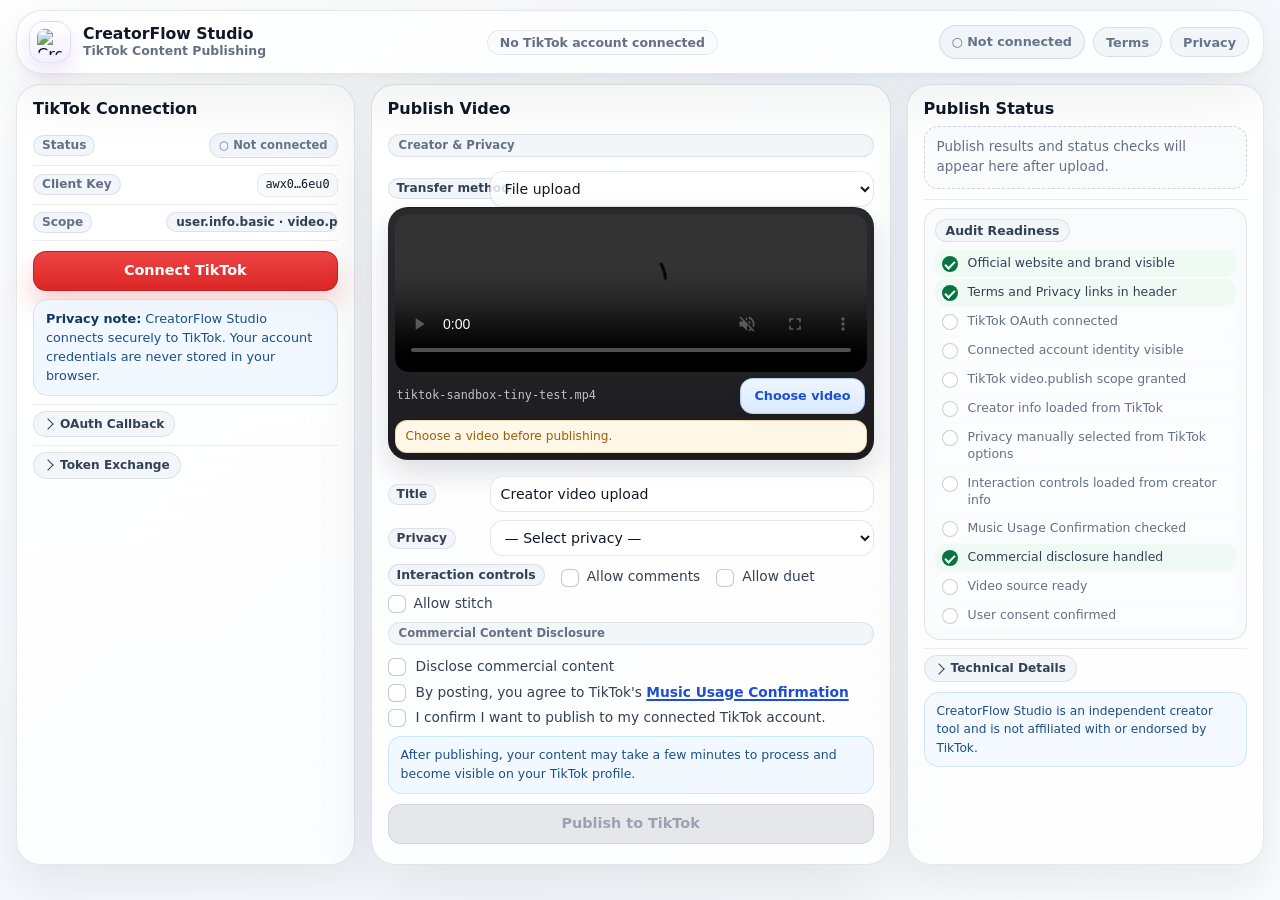
==== index.html @ 41334e6c "deploy: fcb1c9708f0e24e8dc37c7efcef1aaf35c9c9629" ====
<!doctype html>
<html lang="en">
  <head>
    <meta charset="UTF-8" />
    <link rel="icon" type="image/svg+xml" href="/favicon.svg" />
    <meta name="viewport" content="width=device-width, initial-scale=1.0" />
    <title>CreatorFlow Studio</title>
    <script type="module" crossorigin src="/assets/index-BqYmVeew.js"></script>
    <link rel="stylesheet" crossorigin href="/assets/index-CJmQqikA.css">
  </head>
  <body>
    <div id="root"></div>
  </body>
</html>
---- assets/index-CJmQqikA.css ----
:root{--font-sans:system-ui, -apple-system, BlinkMacSystemFont, "SF Pro Display", "SF Pro Text", "Segoe UI", sans-serif;--font-mono:"SFMono-Regular", "SF Mono", ui-monospace, SFMono-Regular, Menlo, Monaco, Consolas, monospace;--ink:#101828;--ink-soft:#344054;--muted:#667085;--muted-2:#98a2b3;--surface:#ffffffd6;--surface-strong:#fff;--surface-subtle:#f8fafcc7;--border:#1018281a;--border-strong:#10182829;--primary:#111827;--primary-hover:#020617;--accent:#0a84ff;--success:#087443;--success-bg:#eafaf1;--warning:#a15c07;--warning-bg:#fff7e8;--danger:#b42318;--danger-bg:#fff1f0;--shadow-soft:0 20px 60px #0f172a14, 0 2px 10px #0f172a0a;--shadow-card:0 18px 45px #0f172a14, 0 1px 0 #ffffffdb inset;--radius-xl:26px;--radius-lg:20px;--radius-md:14px;font-family:var(--font-sans);color:var(--ink);--lightningcss-light:initial;--lightningcss-dark: ;color-scheme:light;font-synthesis:none;text-rendering:optimizelegibility;-webkit-font-smoothing:antialiased;-moz-osx-font-smoothing:grayscale;background:#f7f8fb}*{box-sizing:border-box}html{background:linear-gradient(#fbfcff 0%,#f1f4f8 46%,#f8fafc 100%);min-width:320px;min-height:100%}body{min-width:320px;min-height:100vh;color:var(--ink);background:linear-gradient(135deg,#fffffff5 0%,#f4f8fcf0 42%,#fafbfdfa 100%);margin:0}body,button,input,select,textarea{font-family:var(--font-sans)}button,input,select,textarea{font:inherit}button{-webkit-tap-highlight-color:transparent}a{color:#175cd3;text-underline-offset:3px;font-weight:650;text-decoration:none}a:hover{color:#0b4fb3;text-decoration:underline}a:focus-visible,button:focus-visible,input:focus-visible,select:focus-visible,summary:focus-visible{outline-offset:3px;outline:3px solid #0a84ff47}#root{min-height:100svh}::selection{background:#0a84ff2e}.page{width:calc(100vw - 32px);max-width:1560px;margin:0 auto;padding:10px 0 14px}.app-header{border:1px solid var(--border);border-radius:var(--radius-xl);box-shadow:var(--shadow-soft);-webkit-backdrop-filter:blur(18px);backdrop-filter:blur(18px);background:#ffffffc7;justify-content:space-between;align-items:center;gap:16px;margin-bottom:10px;padding:10px 14px 10px 12px;display:flex}.app-header-brand{align-items:center;gap:12px;min-width:0;display:flex}.app-header-text{flex-direction:column;gap:2px;min-width:0;display:flex}.app-icon{background:linear-gradient(#fff 0%,#f3f0ff 100%);border:1px solid #863bff29;border-radius:15px;flex:none;width:42px;height:42px;padding:7px;box-shadow:0 10px 26px #5b21b61f}.brand-name{color:var(--ink);white-space:nowrap;font-size:.98rem;font-weight:760;line-height:1.1}.brand-sub{color:var(--muted);white-space:nowrap;font-size:.78rem;font-weight:560;line-height:1.2}.app-header-meta{flex-wrap:wrap;justify-content:flex-end;align-items:center;gap:8px;display:flex}.app-header-meta a{color:#64748b;background:#f1f5f9e0;border:1px solid #64748b2e;border-radius:999px;align-items:center;min-height:30px;padding:0 12px;font-size:.8rem;font-weight:650;text-decoration:none;transition:background .15s,border-color .15s,color .15s,transform .15s;display:inline-flex}.app-header-meta a:hover{color:var(--ink);background:#e2e8f0f2;border-color:#64748b4d;text-decoration:none;transform:translateY(-1px)}.app-header-account{flex:1;justify-content:center;align-items:center;min-width:0;padding:0 12px;display:flex}.ui-account-chip{background:#f1f5f9e0;border:1px solid #64748b2e;border-radius:999px;align-items:center;gap:8px;max-width:100%;padding:4px 14px 4px 5px;transition:background .15s,border-color .15s,box-shadow .15s,transform .15s;display:inline-flex;overflow:hidden;box-shadow:0 2px 8px #0f172a0f,inset 0 1px #ffffffe6}.ui-account-chip:hover{background:#e2e8f0f2;border-color:#64748b47;transform:translateY(-1px);box-shadow:0 4px 12px #0f172a17,inset 0 1px #ffffffe6}.ui-account-avatar{object-fit:cover;border-radius:50%;flex:none;width:32px;height:32px;box-shadow:0 0 0 2px #fff}.ui-account-placeholder{width:32px;height:32px;color:var(--ink-soft);background:linear-gradient(#64748b2e 0%,#64748b1a 100%);border-radius:50%;flex:none;justify-content:center;align-items:center;font-size:.76rem;font-weight:760;display:inline-flex;box-shadow:0 0 0 2px #fff}.ui-account-name{min-width:0;color:var(--ink);white-space:nowrap;text-overflow:ellipsis;letter-spacing:.01em;font-size:1rem;font-weight:780;overflow:hidden}.ui-chip{color:var(--muted);white-space:nowrap;background:#f1f5f9eb;border:1px solid #64748b29;border-radius:999px;align-items:center;padding:3px 10px;font-size:.76rem;font-weight:680;line-height:1.25;display:inline-flex}.ui-chip-label{cursor:default}.ui-chip-nav{cursor:pointer;text-decoration:none;transition:background .15s,border-color .15s,color .15s,transform .15s}.ui-chip-nav:hover{color:var(--ink);background:#e2e8f0f2;border-color:#64748b47;transform:translateY(-1px)}.ui-chip-section{margin:10px 0 8px;font-weight:740}.ui-chip-idle{color:var(--muted);white-space:nowrap;background:#f8fafcd1;border:1px solid #64748b24;border-radius:999px;align-items:center;padding:4px 12px;font-size:.78rem;font-weight:600;display:inline-flex}.conn-status{white-space:nowrap;border-radius:999px;align-items:center;max-width:100%;min-height:34px;padding:0 12px;font-size:.8rem;font-weight:720;line-height:1.2;display:inline-flex}.conn-ok{background:var(--success-bg);color:var(--success);border:1px solid #08744333}.conn-idle{color:#64748b;background:#f1f5f9f2;border:1px solid #64748b33}.dashboard{grid-template-columns:minmax(300px,.9fr) minmax(520px,1.35fr) minmax(330px,.95fr);align-items:stretch;gap:16px;display:grid}.tt-connection-panel,.tt-publish-panel,.tt-status-panel{flex-direction:column;display:flex}.card{border:1px solid var(--border);min-width:0;box-shadow:var(--shadow-card);background:linear-gradient(#ffffffeb 0%,#ffffffc7 100%);border-radius:24px;padding:14px 16px}.tt-publish-panel{border-color:#1018281f;padding:14px 16px 20px;box-shadow:0 24px 70px #0f172a1a,inset 0 1px #ffffffdb}.tt-section{text-align:left}h1,h2,h3,h4,p{margin:0}h1{color:var(--ink);margin-bottom:8px;font-size:clamp(2rem,5vw,3.2rem);font-weight:780;line-height:1.02}h2{color:var(--ink);letter-spacing:0;margin-bottom:8px;font-size:1rem;font-weight:760;line-height:1.2}h3{color:var(--ink);font-size:.9rem;font-weight:720;line-height:1.25}p{color:var(--ink-soft);font-size:.9rem;line-height:1.55}.muted{color:var(--muted);font-size:.9rem}.page-header-row{align-items:center;gap:12px;margin-bottom:14px;display:flex}.brand-divider{background:var(--border);border:0;height:1px;margin:0 0 12px}.page>.card{margin-inline:auto}.page>.card h2{margin-top:24px;margin-bottom:8px}.page>.card p+a,.page>.card a{margin-top:22px;display:inline-flex}.tt-status-row,.tt-meta-row{border-bottom:1px solid #10182812;grid-template-columns:minmax(96px,.72fr) minmax(0,1fr);align-items:center;gap:10px;min-width:0;padding:7px 0;font-size:.84rem;display:grid}.tt-status-row:last-child,.tt-meta-row:last-child{border-bottom:0}.tt-label{min-width:0;color:var(--muted);white-space:nowrap;background:#f1f5f9eb;border:1px solid #64748b29;border-radius:999px;place-self:center start;align-items:center;padding:2px 8px;font-size:.76rem;font-weight:690;line-height:1.25;display:inline-flex}.tt-value,.tt-code{min-width:0;color:var(--ink-soft);text-align:right;overflow-wrap:anywhere;justify-self:end;font-size:.8rem;line-height:1.35}.tt-code{max-width:100%;color:var(--ink);font-family:var(--font-mono);background:#f8fafce6;border:1px solid #10182814;border-radius:9px;padding:3px 7px;font-size:.74rem}.tt-scope-value{max-width:100%;color:var(--ink-soft);white-space:nowrap;text-overflow:ellipsis;background:#f1f5f9eb;border:1px solid #64748b29;border-radius:999px;justify-self:end;align-items:center;padding:2px 9px;font-size:.75rem;font-weight:620;display:inline-flex;overflow:hidden}.tt-account-value{background:#f1f5f9eb;border:1px solid #64748b2e;border-radius:999px;justify-self:end;align-items:center;gap:6px;max-width:100%;padding:3px 9px 3px 4px;display:inline-flex;overflow:hidden;box-shadow:0 1px 4px #0f172a0f,inset 0 1px #ffffffe6}.tt-account-value-avatar{object-fit:cover;border-radius:50%;flex:none;width:20px;height:20px;box-shadow:0 0 0 1.5px #fff}.tt-account-value-placeholder{width:20px;height:20px;color:var(--ink-soft);background:linear-gradient(#64748b2e 0%,#64748b1a 100%);border-radius:50%;flex:none;justify-content:center;align-items:center;font-size:.6rem;font-weight:760;display:inline-flex;box-shadow:0 0 0 1.5px #fff}.tt-account-value-name{min-width:0;color:var(--ink);white-space:nowrap;text-overflow:ellipsis;letter-spacing:.01em;font-size:.8rem;font-weight:760;overflow:hidden}.tt-badge{text-align:center;overflow-wrap:anywhere;border-radius:999px;justify-content:center;justify-self:end;align-items:center;min-width:0;max-width:100%;padding:4px 9px;font-size:.72rem;font-weight:740;line-height:1.25;display:inline-flex}.tt-ok{background:var(--success-bg);color:var(--success);border:1px solid #08744333}.tt-fail{background:var(--danger-bg);color:var(--danger);border:1px solid #b4231833}.tt-warn{background:var(--warning-bg);color:var(--warning);border:1px solid #a15c0738}.tt-btn,.tt-btn-secondary,.tt-btn-choose{cursor:pointer;border-radius:13px;justify-content:center;align-items:center;max-width:100%;font-weight:720;line-height:1.2;transition:transform .15s,box-shadow .15s,background .15s,border-color .15s,color .15s;display:inline-flex}.tt-btn{background:linear-gradient(180deg, #1f2937 0%, var(--primary) 100%);color:#fff;border:1px solid #020617e0;min-height:40px;margin-top:10px;padding:0 18px;font-size:.9rem;box-shadow:0 14px 26px #0f172a29}.tt-connection-panel .tt-btn,.tt-publish-panel .tt-btn{width:100%}.tt-connection-panel .tt-btn{background:linear-gradient(#ef4444 0%,#dc2626 100%);border-color:#b91c1cd1;box-shadow:0 14px 26px #dc262638}.tt-connection-panel .tt-btn:hover:not(:disabled){background:linear-gradient(#dc2626 0%,#b91c1c 100%);box-shadow:0 18px 30px #dc262647}.tt-connection-panel .tt-btn.tt-btn--connected{color:#087443;background:linear-gradient(#eafaf1 0%,#d1fae5 100%);border-color:#08744347;box-shadow:0 6px 16px #0874431a}.tt-connection-panel .tt-btn.tt-btn--connected:hover:not(:disabled){background:linear-gradient(#d1fae5 0%,#a7f3d0 100%);transform:translateY(-1px);box-shadow:0 10px 20px #08744324}.tt-publish-panel .tt-btn{background:linear-gradient(#ef4444 0%,#dc2626 100%);border-color:#b91c1cd1;box-shadow:0 14px 26px #dc262638}.tt-publish-panel .tt-btn:hover:not(:disabled){background:linear-gradient(#dc2626 0%,#b91c1c 100%);box-shadow:0 18px 30px #dc262647}.tt-btn:hover:not(:disabled){background:linear-gradient(180deg, #111827 0%, var(--primary-hover) 100%);transform:translateY(-1px);box-shadow:0 18px 30px #0f172a33}.tt-btn:active:not(:disabled),.tt-btn-secondary:active:not(:disabled),.tt-btn-choose:active:not(:disabled){transform:translateY(0)}.tt-btn:disabled{color:#98a2b3;box-shadow:none;cursor:not-allowed;background:#e5e7eb;border-color:#10182814}.tt-btn-secondary,.tt-btn-choose{border:1px solid var(--border);min-height:36px;color:var(--ink-soft);background:#fffc;padding:0 13px;font-size:.8rem;box-shadow:0 6px 16px #0f172a0a}.tt-btn-secondary{margin-top:10px}.tt-btn-choose{color:#1d4ed8;background:linear-gradient(#eff6ff 0%,#dbeafe 100%);border-color:#3b82f64d}.tt-btn-secondary:hover:not(:disabled){color:var(--ink);background:#fff;border-color:#1018282e;transform:translateY(-1px)}.tt-btn-choose:hover:not(:disabled){color:#1e40af;background:linear-gradient(#dbeafe 0%,#bfdbfe 100%);border-color:#3b82f680;transform:translateY(-1px)}.tt-btn-secondary:disabled,.tt-btn-choose:disabled{color:var(--muted-2);box-shadow:none;cursor:not-allowed;background:#f8fafca3}.tt-warning,.tt-helper-warn,.tt-declaration,.tt-declaration-label,.tt-status-idle,.tt-disclaimer{overflow-wrap:anywhere;max-width:100%}.tt-warning{color:#1d4f86;background:#eff7ffdb;border:1px solid #0a84ff29;border-radius:15px;margin-top:8px;padding:9px 12px;font-size:.8rem;line-height:1.5}.tt-warning strong{color:#12365d}.tt-helper-warn{background:var(--warning-bg);color:var(--warning);border:1px solid #a15c0733;border-radius:12px;margin-top:6px;padding:7px 10px;font-size:.76rem;line-height:1.45}.tt-divider{background:#10182814;border:0;height:1px;margin:10px 0 8px}.tt-details{border-top:1px solid #10182812;margin-top:8px;padding-top:6px}.tt-details-summary{width:fit-content;max-width:100%;color:var(--ink-soft);cursor:pointer;-webkit-user-select:none;user-select:none;background:#f1f5f9e0;border:1px solid #64748b29;border-radius:999px;align-items:center;gap:8px;padding:5px 10px;font-size:.76rem;font-weight:740;line-height:1.2;list-style:none;transition:background .15s,border-color .15s,color .15s,transform .15s;display:flex}.tt-details-summary:hover{color:var(--ink);background:#e2e8f0f2;border-color:#64748b47;transform:translateY(-1px)}.tt-details-summary::-webkit-details-marker{display:none}.tt-details-summary:before{content:"";border-bottom:1.5px solid;border-right:1.5px solid;width:7px;height:7px;transition:transform .15s;transform:rotate(-45deg)}details[open]>.tt-details-summary:before{transform:rotate(45deg)}.tt-details>:not(summary){margin-top:8px}.tt-exchange{margin-top:4px}.tt-exchange-loading{color:var(--muted);margin-top:8px;font-size:.82rem;line-height:1.45}.tt-field-row{grid-template-columns:92px minmax(0,1fr);align-items:center;gap:10px;margin-top:8px;display:grid}.tt-field-row .tt-label{color:var(--ink-soft);cursor:pointer}.tt-field-row>.tt-helper-warn{grid-column:2;margin-top:0}.tt-input,.tt-select{border:1px solid var(--border);width:100%;min-width:0;min-height:36px;color:var(--ink);background:#ffffffd1;border-radius:13px;padding:7px 10px;font-size:.88rem;transition:border-color .15s,box-shadow .15s,background .15s;box-shadow:inset 0 1px #ffffffe6}.tt-input:hover,.tt-select:hover{background:#fff;border-color:#10182833}.tt-input:focus,.tt-select:focus{border-color:#0a84ff94;outline:none;box-shadow:0 0 0 4px #0a84ff1f}.tt-select{appearance:auto}.tt-section-heading{color:var(--muted);letter-spacing:0;background:#f1f5f9e6;border:1px solid #64748b24;border-radius:999px;align-items:center;margin:8px 0 6px;padding:3px 10px;font-size:.73rem;font-weight:760;line-height:1.25;display:inline-flex}.tt-video-preview{background:linear-gradient(#2a2a2e 0%,#1c1c1e 100%);border:1px solid #1018281f;border-radius:20px;margin-bottom:8px;padding:6px;box-shadow:0 12px 28px #0f172a24}.tt-preview-video{aspect-ratio:16/9;object-fit:contain;background:#111827;border-radius:14px;width:100%;max-height:158px;display:block}.tt-video-choose-row{justify-content:space-between;align-items:center;gap:10px;min-width:0;padding:6px 2px 0;display:flex}.tt-preview-label{color:#ffffffb8;min-width:0;font-family:var(--font-mono);text-overflow:ellipsis;white-space:nowrap;font-size:.74rem;line-height:1.25;overflow:hidden}.tt-file-input-hidden{display:none}.tt-creator-row{border:1px solid var(--border);background:#f8fafcd6;border-radius:14px;align-items:center;gap:10px;min-width:0;margin:4px 0 6px;padding:8px;display:flex}.tt-avatar{object-fit:cover;border-radius:50%;flex:none;width:38px;height:38px;box-shadow:0 0 0 3px #fff}.tt-creator-info{flex-direction:column;gap:2px;min-width:0;display:flex}.tt-creator-name{color:var(--ink);font-size:.9rem;font-weight:720;line-height:1.25}.tt-creator-detail{color:var(--muted);font-size:.76rem;line-height:1.3}.tt-interaction-section{flex-wrap:wrap;align-items:center;gap:4px 16px;margin-top:8px;display:flex}.tt-interaction-section>.tt-label{width:fit-content;color:var(--ink-soft);flex:none;margin-bottom:4px;font-size:.78rem;display:inline-flex}.tt-interaction-section .tt-consent{align-items:center;gap:8px;width:auto;margin-top:0;display:inline-flex}.tt-interaction-section .tt-helper-warn{flex:0 0 100%;margin-top:2px}.tt-consent{color:var(--ink-soft);cursor:pointer;grid-template-columns:18px minmax(0,1fr);align-items:start;gap:10px;margin-top:6px;font-size:.86rem;line-height:1.45;display:grid}.tt-consent input[type=checkbox]{appearance:none;cursor:pointer;background:#ffffffe6;border:1.5px solid #1018283d;border-radius:6px;place-content:center;width:18px;height:18px;margin:1px 0 0;transition:background .15s,border-color .15s,box-shadow .15s;display:grid}.tt-consent input[type=checkbox]:after{content:"";opacity:0;border:2px solid #fff;border-width:0 2px 2px 0;width:5px;height:9px;margin-bottom:2px;transition:opacity .12s,transform .12s;transform:rotate(45deg)scale(.82)}.tt-consent input[type=checkbox]:checked{border-color:var(--primary);background:var(--primary);box-shadow:0 6px 14px #0f172a29}.tt-consent input[type=checkbox]:checked:after{opacity:1;transform:rotate(45deg)scale(1)}.tt-consent input[type=checkbox]:disabled{box-shadow:none;cursor:not-allowed;background:#e5e7ebb8;border-color:#1018281f}.tt-consent--disabled{color:var(--muted-2);cursor:not-allowed}.tt-disclosure-options{background:#f8fafcbd;border:1px solid #1018281a;border-left:3px solid #0a84ff80;border-radius:16px;margin-top:8px;padding:10px}.tt-disclosure-options--invalid{background:#fff7e8b8;border-color:#a15c0742 #a15c0742 #a15c0742 #f59e0b;box-shadow:0 0 0 4px #f59e0b14}.tt-declaration{color:var(--muted);background:#f8fafcc7;border:1px solid #10182814;border-radius:14px;margin-top:8px;padding:9px 12px;font-size:.78rem;line-height:1.5}.tt-policy-link{color:#1d4ed8;text-underline-offset:2px;font-weight:760;text-decoration:underline;text-decoration-thickness:1.5px}.tt-policy-link:hover{color:#1e40af}.tt-policy-link:focus-visible{outline-offset:2px;border-radius:4px;outline:2px solid #0a84ff8c}.tt-processing-notice{color:#1d4f86;background:#eff7ffdb;border-color:#0a84ff29}.tt-declaration-label{background:var(--success-bg);color:var(--success);border:1px solid #0874432e;border-radius:12px;margin-top:8px;padding:7px 10px;font-size:.78rem;font-weight:700;line-height:1.45}.tt-status-idle{color:var(--muted);background:#f8fafcb8;border:1px dashed #1018282e;border-radius:14px;padding:10px 12px;font-size:.84rem;line-height:1.5}.tt-refresh-result{border-top:1px solid #10182812;margin-top:10px;padding-top:6px}.tt-sheet-sync{color:var(--muted);font-family:var(--font-mono);margin-top:10px;font-size:.74rem;line-height:1.45}.tt-sheet-sync--ok{color:var(--success)}.tt-sheet-sync--fail{color:var(--danger)}.tt-audit{border:1px solid var(--border);background:#f8fafcb8;border-radius:16px;padding:10px}.tt-audit-title{color:var(--ink-soft);background:#f1f5f9e0;border:1px solid #64748b24;border-radius:999px;align-items:center;margin-bottom:8px;padding:3px 10px;font-size:.78rem;font-weight:720;line-height:1.25;display:inline-flex}.tt-audit-item{min-width:0;color:var(--ink-soft);border-radius:10px;grid-template-columns:18px minmax(0,1fr);align-items:start;gap:8px;padding:5px 7px;font-size:.78rem;line-height:1.35;display:grid}.tt-audit-item+.tt-audit-item{margin-top:2px}.tt-audit-item--ok{background:#eafaf19e}.tt-audit-item--pending{color:var(--muted);background:#ffffff8a}.tt-audit-dot{border-radius:999px;flex:none;width:16px;height:16px;margin-top:1px;position:relative}.tt-audit-dot--ok{background:var(--success)}.tt-audit-dot--ok:after{content:"";border:2px solid #fff;border-width:0 2px 2px 0;width:4px;height:8px;position:absolute;top:3px;left:5px;transform:rotate(45deg)}.tt-audit-dot--pending{background:#fff;border:1.5px solid #66708557}.tt-tech-details{padding-bottom:2px}.tt-disclaimer{color:#1d4f86;background:#eff7ffc2;border:1px solid #0a84ff29;border-radius:15px;margin-top:10px;padding:9px 12px;font-size:.76rem;line-height:1.5}@media (width<=1020px){.dashboard{grid-template-columns:minmax(0,.95fr) minmax(0,1.05fr)}.tt-status-panel{grid-column:1/-1}}@media (width<=720px){.page{width:min(100% - 24px,640px);padding:14px 0 30px}.app-header{border-radius:22px;align-items:flex-start;padding:12px}.app-header-account{display:none}.app-header-meta{justify-content:flex-start;width:100%}.dashboard{grid-template-columns:1fr;gap:14px}.tt-status-panel{grid-column:auto}.card,.tt-publish-panel{border-radius:22px;padding:16px}.tt-field-row{grid-template-columns:1fr;gap:7px}.tt-field-row>.tt-helper-warn{grid-column:1}.tt-video-choose-row{flex-direction:column;align-items:stretch}.tt-btn-choose{width:100%}}@media (width<=480px){.app-header-brand{width:100%}.brand-name,.brand-sub{white-space:normal}.tt-status-row,.tt-meta-row{grid-template-columns:1fr;gap:5px}.tt-badge,.tt-value,.tt-code{text-align:left;justify-self:start}}.legal-wrap{flex-direction:column;width:min(1300px,100vw - 48px);min-height:calc(100vh - 24px);margin:0 auto;padding:12px 0 24px;display:flex}.legal-hero{border:1px solid var(--border);-webkit-backdrop-filter:blur(18px);backdrop-filter:blur(18px);background:#ffffffeb;border-radius:28px;grid-template-columns:1fr auto 1fr;align-items:center;gap:16px;margin-bottom:12px;padding:10px 24px;display:grid;box-shadow:0 24px 70px #0f172a14,inset 0 1px #ffffffdb}.legal-hero-brand{align-items:center;gap:10px;display:flex}.legal-hero-title{color:var(--ink);text-align:center;white-space:nowrap;margin:0;font-size:1.15rem;font-weight:760;line-height:1.2}.legal-hero-date{color:var(--muted);text-align:right;white-space:nowrap;margin:0;font-size:.84rem}.legal-grid{flex:1;grid-template-columns:1fr 1fr 1fr;align-content:stretch;gap:10px;margin-bottom:14px;display:grid}.legal-sec{border:1px solid var(--border);box-shadow:var(--shadow-card);background:#ffffffdb;border-radius:22px;padding:13px 16px}.legal-sec h2{color:var(--ink);margin:0 0 8px;font-size:1rem;font-weight:760}.legal-sec p{color:var(--ink-soft);margin:0 0 8px;font-size:.9rem;line-height:1.58}.legal-sec p:last-child{margin-bottom:0}.legal-sec ul{margin:5px 0 8px;padding-left:16px;list-style:outside}.legal-sec ul:last-child{margin-bottom:0}.legal-sec li{color:var(--ink-soft);margin-bottom:4px;font-size:.9rem;line-height:1.55}.legal-footer{margin-top:10px}.legal-footer a{color:#64748b;background:#f1f5f9e0;border:1px solid #64748b2e;border-radius:999px;align-items:center;padding:8px 16px;font-size:.86rem;font-weight:650;text-decoration:none;transition:background .15s,color .15s,border-color .15s;display:inline-flex}.legal-footer a:hover{color:var(--ink);background:#e2e8f0f2;border-color:#64748b4d;text-decoration:none}@media (width>=901px){.legal-sec{min-height:205px}}@media (width<=900px){.legal-wrap{padding:12px 0 24px}.legal-hero{grid-template-columns:1fr;gap:4px;padding:14px 22px}.legal-hero-title,.legal-hero-date{text-align:left}.legal-grid{grid-template-columns:1fr;gap:10px}}@media (width<=560px){.legal-wrap{padding:10px 0 24px}.legal-hero{border-radius:22px;padding:14px 18px}.legal-sec{border-radius:18px;padding:13px 14px}}
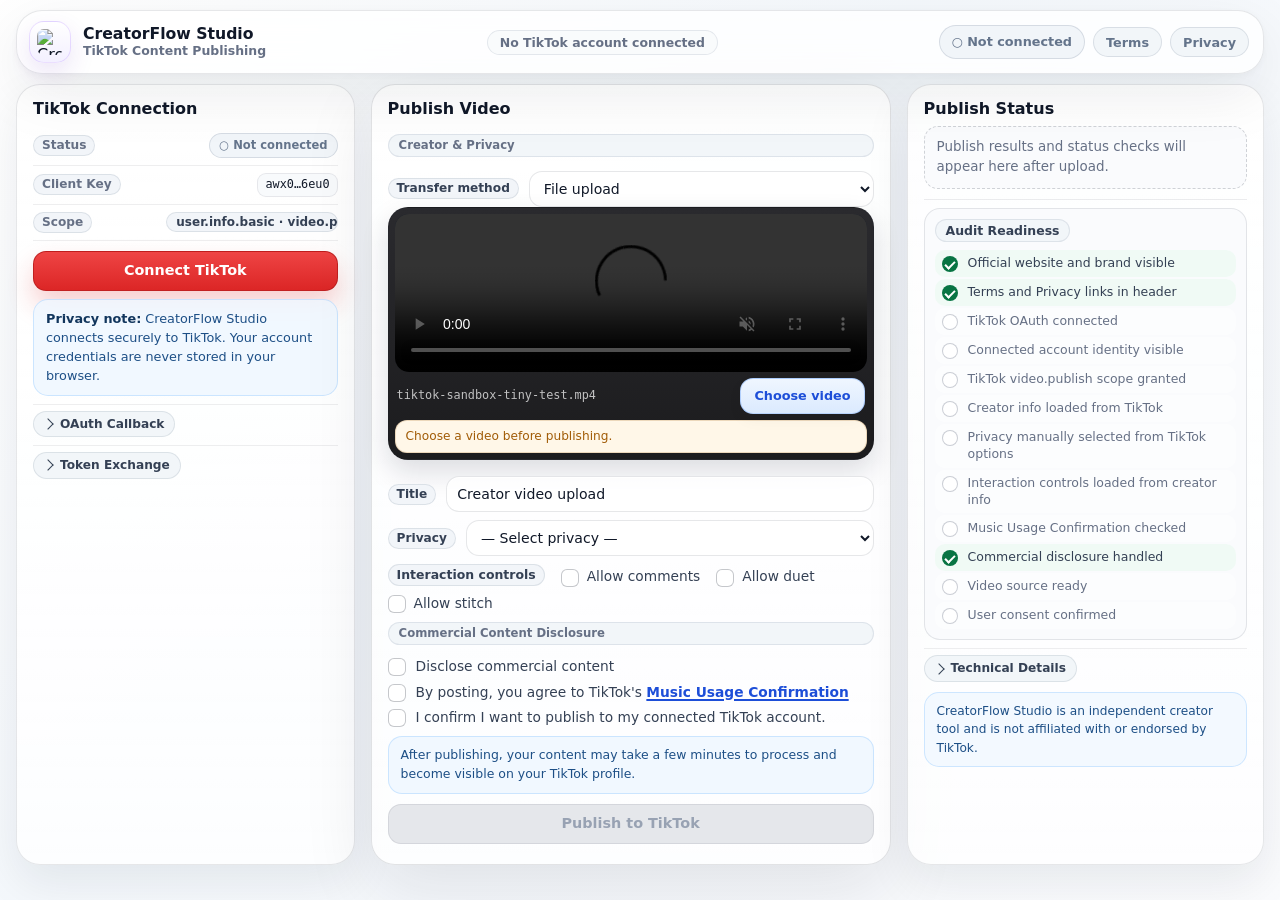
==== commit e2bb7c3d: "deploy: 40f03497fe3a2f29e7ef19c228b4af2147dbb2cd" ====
--- a/index.html
+++ b/index.html
@@ -5,8 +5,8 @@
     <link rel="icon" type="image/svg+xml" href="/favicon.svg" />
     <meta name="viewport" content="width=device-width, initial-scale=1.0" />
     <title>CreatorFlow Studio</title>
-    <script type="module" crossorigin src="/assets/index-BqYmVeew.js"></script>
-    <link rel="stylesheet" crossorigin href="/assets/index-CJmQqikA.css">
+    <script type="module" crossorigin src="/assets/index-DIRNUI5P.js"></script>
+    <link rel="stylesheet" crossorigin href="/assets/index-CQyfuWdc.css">
   </head>
   <body>
     <div id="root"></div>
--- a/assets/index-CQyfuWdc.css
+++ b/assets/index-CQyfuWdc.css
@@ -0,0 +1 @@
+:root{--font-sans:system-ui, -apple-system, BlinkMacSystemFont, "SF Pro Display", "SF Pro Text", "Segoe UI", sans-serif;--font-mono:"SFMono-Regular", "SF Mono", ui-monospace, SFMono-Regular, Menlo, Monaco, Consolas, monospace;--ink:#101828;--ink-soft:#344054;--muted:#667085;--muted-2:#98a2b3;--surface:#ffffffd6;--surface-strong:#fff;--surface-subtle:#f8fafcc7;--border:#1018281a;--border-strong:#10182829;--primary:#111827;--primary-hover:#020617;--accent:#0a84ff;--success:#087443;--success-bg:#eafaf1;--warning:#a15c07;--warning-bg:#fff7e8;--danger:#b42318;--danger-bg:#fff1f0;--shadow-soft:0 20px 60px #0f172a14, 0 2px 10px #0f172a0a;--shadow-card:0 18px 45px #0f172a14, 0 1px 0 #ffffffdb inset;--radius-xl:26px;--radius-lg:20px;--radius-md:14px;font-family:var(--font-sans);color:var(--ink);--lightningcss-light:initial;--lightningcss-dark: ;color-scheme:light;font-synthesis:none;text-rendering:optimizelegibility;-webkit-font-smoothing:antialiased;-moz-osx-font-smoothing:grayscale;background:#f7f8fb}*{box-sizing:border-box}html{background:linear-gradient(#fbfcff 0%,#f1f4f8 46%,#f8fafc 100%);min-width:320px;min-height:100%}body{min-width:320px;min-height:100vh;color:var(--ink);background:linear-gradient(135deg,#fffffff5 0%,#f4f8fcf0 42%,#fafbfdfa 100%);margin:0}body,button,input,select,textarea{font-family:var(--font-sans)}button,input,select,textarea{font:inherit}button{-webkit-tap-highlight-color:transparent}a{color:#175cd3;text-underline-offset:3px;font-weight:650;text-decoration:none}a:hover{color:#0b4fb3;text-decoration:underline}a:focus-visible,button:focus-visible,input:focus-visible,select:focus-visible,summary:focus-visible{outline-offset:3px;outline:3px solid #0a84ff47}#root{min-height:100svh}::selection{background:#0a84ff2e}.page{width:calc(100vw - 32px);max-width:1560px;margin:0 auto;padding:10px 0 14px}.app-header{border:1px solid var(--border);border-radius:var(--radius-xl);box-shadow:var(--shadow-soft);-webkit-backdrop-filter:blur(18px);backdrop-filter:blur(18px);background:#ffffffc7;justify-content:space-between;align-items:center;gap:16px;margin-bottom:10px;padding:10px 14px 10px 12px;display:flex}.app-header-brand{align-items:center;gap:12px;min-width:0;display:flex}.app-header-text{flex-direction:column;gap:2px;min-width:0;display:flex}.app-icon{background:linear-gradient(#fff 0%,#f3f0ff 100%);border:1px solid #863bff29;border-radius:15px;flex:none;width:42px;height:42px;padding:7px;box-shadow:0 10px 26px #5b21b61f}.brand-name{color:var(--ink);white-space:nowrap;font-size:.98rem;font-weight:760;line-height:1.1}.brand-sub{color:var(--muted);white-space:nowrap;font-size:.78rem;font-weight:560;line-height:1.2}.app-header-meta{flex-wrap:wrap;justify-content:flex-end;align-items:center;gap:8px;display:flex}.app-header-meta a{color:#64748b;background:#f1f5f9e0;border:1px solid #64748b2e;border-radius:999px;align-items:center;min-height:30px;padding:0 12px;font-size:.8rem;font-weight:650;text-decoration:none;transition:background .15s,border-color .15s,color .15s,transform .15s;display:inline-flex}.app-header-meta a:hover{color:var(--ink);background:#e2e8f0f2;border-color:#64748b4d;text-decoration:none;transform:translateY(-1px)}.app-header-account{flex:1;justify-content:center;align-items:center;min-width:0;padding:0 12px;display:flex}.ui-account-chip{background:#f1f5f9e0;border:1px solid #64748b2e;border-radius:999px;align-items:center;gap:8px;max-width:100%;padding:4px 14px 4px 5px;transition:background .15s,border-color .15s,box-shadow .15s,transform .15s;display:inline-flex;overflow:hidden;box-shadow:0 2px 8px #0f172a0f,inset 0 1px #ffffffe6}.ui-account-chip:hover{background:#e2e8f0f2;border-color:#64748b47;transform:translateY(-1px);box-shadow:0 4px 12px #0f172a17,inset 0 1px #ffffffe6}.ui-account-avatar{object-fit:cover;border-radius:50%;flex:none;width:32px;height:32px;box-shadow:0 0 0 2px #fff}.ui-account-placeholder{width:32px;height:32px;color:var(--ink-soft);background:linear-gradient(#64748b2e 0%,#64748b1a 100%);border-radius:50%;flex:none;justify-content:center;align-items:center;font-size:.76rem;font-weight:760;display:inline-flex;box-shadow:0 0 0 2px #fff}.ui-account-name{min-width:0;color:var(--ink);white-space:nowrap;text-overflow:ellipsis;letter-spacing:.01em;font-size:1rem;font-weight:780;overflow:hidden}.ui-chip{color:var(--muted);white-space:nowrap;background:#f1f5f9eb;border:1px solid #64748b29;border-radius:999px;align-items:center;padding:3px 10px;font-size:.76rem;font-weight:680;line-height:1.25;display:inline-flex}.ui-chip-label{cursor:default}.ui-chip-nav{cursor:pointer;text-decoration:none;transition:background .15s,border-color .15s,color .15s,transform .15s}.ui-chip-nav:hover{color:var(--ink);background:#e2e8f0f2;border-color:#64748b47;transform:translateY(-1px)}.ui-chip-section{margin:10px 0 8px;font-weight:740}.ui-chip-idle{color:var(--muted);white-space:nowrap;background:#f8fafcd1;border:1px solid #64748b24;border-radius:999px;align-items:center;padding:4px 12px;font-size:.78rem;font-weight:600;display:inline-flex}.conn-status{white-space:nowrap;border-radius:999px;align-items:center;max-width:100%;min-height:34px;padding:0 12px;font-size:.8rem;font-weight:720;line-height:1.2;display:inline-flex}.conn-ok{background:var(--success-bg);color:var(--success);border:1px solid #08744333}.conn-idle{color:#64748b;background:#f1f5f9f2;border:1px solid #64748b33}.dashboard{grid-template-columns:minmax(300px,.9fr) minmax(520px,1.35fr) minmax(330px,.95fr);align-items:stretch;gap:16px;display:grid}.tt-connection-panel,.tt-publish-panel,.tt-status-panel{flex-direction:column;display:flex}.card{border:1px solid var(--border);min-width:0;box-shadow:var(--shadow-card);background:linear-gradient(#ffffffeb 0%,#ffffffc7 100%);border-radius:24px;padding:14px 16px}.tt-publish-panel{border-color:#1018281f;padding:14px 16px 20px;box-shadow:0 24px 70px #0f172a1a,inset 0 1px #ffffffdb}.tt-section{text-align:left}h1,h2,h3,h4,p{margin:0}h1{color:var(--ink);margin-bottom:8px;font-size:clamp(2rem,5vw,3.2rem);font-weight:780;line-height:1.02}h2{color:var(--ink);letter-spacing:0;margin-bottom:8px;font-size:1rem;font-weight:760;line-height:1.2}h3{color:var(--ink);font-size:.9rem;font-weight:720;line-height:1.25}p{color:var(--ink-soft);font-size:.9rem;line-height:1.55}.muted{color:var(--muted);font-size:.9rem}.page-header-row{align-items:center;gap:12px;margin-bottom:14px;display:flex}.brand-divider{background:var(--border);border:0;height:1px;margin:0 0 12px}.page>.card{margin-inline:auto}.page>.card h2{margin-top:24px;margin-bottom:8px}.page>.card p+a,.page>.card a{margin-top:22px;display:inline-flex}.tt-status-row,.tt-meta-row{border-bottom:1px solid #10182812;grid-template-columns:minmax(96px,.72fr) minmax(0,1fr);align-items:center;gap:10px;min-width:0;padding:7px 0;font-size:.84rem;display:grid}.tt-status-row:last-child,.tt-meta-row:last-child{border-bottom:0}.tt-label{min-width:0;color:var(--muted);white-space:nowrap;background:#f1f5f9eb;border:1px solid #64748b29;border-radius:999px;place-self:center start;align-items:center;padding:2px 8px;font-size:.76rem;font-weight:690;line-height:1.25;display:inline-flex}.tt-value,.tt-code{min-width:0;color:var(--ink-soft);text-align:right;overflow-wrap:anywhere;justify-self:end;font-size:.8rem;line-height:1.35}.tt-code{max-width:100%;color:var(--ink);font-family:var(--font-mono);background:#f8fafce6;border:1px solid #10182814;border-radius:9px;padding:3px 7px;font-size:.74rem}.tt-scope-value{max-width:100%;color:var(--ink-soft);white-space:nowrap;text-overflow:ellipsis;background:#f1f5f9eb;border:1px solid #64748b29;border-radius:999px;justify-self:end;align-items:center;padding:2px 9px;font-size:.75rem;font-weight:620;display:inline-flex;overflow:hidden}.tt-account-value{background:#f1f5f9eb;border:1px solid #64748b2e;border-radius:999px;justify-self:end;align-items:center;gap:6px;max-width:100%;padding:3px 9px 3px 4px;display:inline-flex;overflow:hidden;box-shadow:0 1px 4px #0f172a0f,inset 0 1px #ffffffe6}.tt-account-value-avatar{object-fit:cover;border-radius:50%;flex:none;width:20px;height:20px;box-shadow:0 0 0 1.5px #fff}.tt-account-value-placeholder{width:20px;height:20px;color:var(--ink-soft);background:linear-gradient(#64748b2e 0%,#64748b1a 100%);border-radius:50%;flex:none;justify-content:center;align-items:center;font-size:.6rem;font-weight:760;display:inline-flex;box-shadow:0 0 0 1.5px #fff}.tt-account-value-name{min-width:0;color:var(--ink);white-space:nowrap;text-overflow:ellipsis;letter-spacing:.01em;font-size:.8rem;font-weight:760;overflow:hidden}.tt-badge{text-align:center;overflow-wrap:anywhere;border-radius:999px;justify-content:center;justify-self:end;align-items:center;min-width:0;max-width:100%;padding:4px 9px;font-size:.72rem;font-weight:740;line-height:1.25;display:inline-flex}.tt-ok{background:var(--success-bg);color:var(--success);border:1px solid #08744333}.tt-fail{background:var(--danger-bg);color:var(--danger);border:1px solid #b4231833}.tt-warn{background:var(--warning-bg);color:var(--warning);border:1px solid #a15c0738}.tt-btn,.tt-btn-secondary,.tt-btn-choose{cursor:pointer;border-radius:13px;justify-content:center;align-items:center;max-width:100%;font-weight:720;line-height:1.2;transition:transform .15s,box-shadow .15s,background .15s,border-color .15s,color .15s;display:inline-flex}.tt-btn{background:linear-gradient(180deg, #1f2937 0%, var(--primary) 100%);color:#fff;border:1px solid #020617e0;min-height:40px;margin-top:10px;padding:0 18px;font-size:.9rem;box-shadow:0 14px 26px #0f172a29}.tt-connection-panel .tt-btn,.tt-publish-panel .tt-btn{width:100%}.tt-connection-panel .tt-btn{background:linear-gradient(#ef4444 0%,#dc2626 100%);border-color:#b91c1cd1;box-shadow:0 14px 26px #dc262638}.tt-connection-panel .tt-btn:hover:not(:disabled){background:linear-gradient(#dc2626 0%,#b91c1c 100%);box-shadow:0 18px 30px #dc262647}.tt-connection-panel .tt-btn.tt-btn--connected{color:#087443;background:linear-gradient(#eafaf1 0%,#d1fae5 100%);border-color:#08744347;box-shadow:0 6px 16px #0874431a}.tt-connection-panel .tt-btn.tt-btn--connected:hover:not(:disabled){background:linear-gradient(#d1fae5 0%,#a7f3d0 100%);transform:translateY(-1px);box-shadow:0 10px 20px #08744324}.tt-publish-panel .tt-btn{background:linear-gradient(#ef4444 0%,#dc2626 100%);border-color:#b91c1cd1;box-shadow:0 14px 26px #dc262638}.tt-publish-panel .tt-btn:hover:not(:disabled){background:linear-gradient(#dc2626 0%,#b91c1c 100%);box-shadow:0 18px 30px #dc262647}.tt-btn:hover:not(:disabled){background:linear-gradient(180deg, #111827 0%, var(--primary-hover) 100%);transform:translateY(-1px);box-shadow:0 18px 30px #0f172a33}.tt-btn:active:not(:disabled),.tt-btn-secondary:active:not(:disabled),.tt-btn-choose:active:not(:disabled){transform:translateY(0)}.tt-btn:disabled{color:#98a2b3;box-shadow:none;cursor:not-allowed;background:#e5e7eb;border-color:#10182814}.tt-btn-secondary,.tt-btn-choose{border:1px solid var(--border);min-height:36px;color:var(--ink-soft);background:#fffc;padding:0 13px;font-size:.8rem;box-shadow:0 6px 16px #0f172a0a}.tt-btn-secondary{margin-top:10px}.tt-btn-choose{color:#1d4ed8;background:linear-gradient(#eff6ff 0%,#dbeafe 100%);border-color:#3b82f64d}.tt-btn-secondary:hover:not(:disabled){color:var(--ink);background:#fff;border-color:#1018282e;transform:translateY(-1px)}.tt-btn-choose:hover:not(:disabled){color:#1e40af;background:linear-gradient(#dbeafe 0%,#bfdbfe 100%);border-color:#3b82f680;transform:translateY(-1px)}.tt-btn-secondary:disabled,.tt-btn-choose:disabled{color:var(--muted-2);box-shadow:none;cursor:not-allowed;background:#f8fafca3}.tt-warning,.tt-helper-warn,.tt-declaration,.tt-declaration-label,.tt-status-idle,.tt-disclaimer{overflow-wrap:anywhere;max-width:100%}.tt-warning{color:#1d4f86;background:#eff7ffdb;border:1px solid #0a84ff29;border-radius:15px;margin-top:8px;padding:9px 12px;font-size:.8rem;line-height:1.5}.tt-warning strong{color:#12365d}.tt-helper-warn{background:var(--warning-bg);color:var(--warning);border:1px solid #a15c0733;border-radius:12px;margin-top:6px;padding:7px 10px;font-size:.76rem;line-height:1.45}.tt-divider{background:#10182814;border:0;height:1px;margin:10px 0 8px}.tt-details{border-top:1px solid #10182812;margin-top:8px;padding-top:6px}.tt-details-summary{width:fit-content;max-width:100%;color:var(--ink-soft);cursor:pointer;-webkit-user-select:none;user-select:none;background:#f1f5f9e0;border:1px solid #64748b29;border-radius:999px;align-items:center;gap:8px;padding:5px 10px;font-size:.76rem;font-weight:740;line-height:1.2;list-style:none;transition:background .15s,border-color .15s,color .15s,transform .15s;display:flex}.tt-details-summary:hover{color:var(--ink);background:#e2e8f0f2;border-color:#64748b47;transform:translateY(-1px)}.tt-details-summary::-webkit-details-marker{display:none}.tt-details-summary:before{content:"";border-bottom:1.5px solid;border-right:1.5px solid;width:7px;height:7px;transition:transform .15s;transform:rotate(-45deg)}details[open]>.tt-details-summary:before{transform:rotate(45deg)}.tt-details>:not(summary){margin-top:8px}.tt-exchange{margin-top:4px}.tt-exchange-loading{color:var(--muted);margin-top:8px;font-size:.82rem;line-height:1.45}.tt-field-row{grid-template-columns:auto minmax(0,1fr);align-items:center;gap:10px;margin-top:8px;display:grid}.tt-field-row .tt-label{color:var(--ink-soft);cursor:pointer}.tt-field-row>.tt-helper-warn{grid-column:2;margin-top:0}.tt-input,.tt-select{border:1px solid var(--border);width:100%;min-width:0;min-height:36px;color:var(--ink);background:#ffffffd1;border-radius:13px;padding:7px 10px;font-size:.88rem;transition:border-color .15s,box-shadow .15s,background .15s;box-shadow:inset 0 1px #ffffffe6}.tt-input:hover,.tt-select:hover{background:#fff;border-color:#10182833}.tt-input:focus,.tt-select:focus{border-color:#0a84ff94;outline:none;box-shadow:0 0 0 4px #0a84ff1f}.tt-select{appearance:auto}.tt-section-heading{color:var(--muted);letter-spacing:0;background:#f1f5f9e6;border:1px solid #64748b24;border-radius:999px;align-items:center;margin:8px 0 6px;padding:3px 10px;font-size:.73rem;font-weight:760;line-height:1.25;display:inline-flex}.tt-video-preview{background:linear-gradient(#2a2a2e 0%,#1c1c1e 100%);border:1px solid #1018281f;border-radius:20px;margin-bottom:8px;padding:6px;box-shadow:0 12px 28px #0f172a24}.tt-preview-video{aspect-ratio:16/9;object-fit:contain;background:#111827;border-radius:14px;width:100%;max-height:158px;display:block}.tt-video-choose-row{justify-content:space-between;align-items:center;gap:10px;min-width:0;padding:6px 2px 0;display:flex}.tt-preview-label{color:#ffffffb8;min-width:0;font-family:var(--font-mono);text-overflow:ellipsis;white-space:nowrap;font-size:.74rem;line-height:1.25;overflow:hidden}.tt-file-input-hidden{display:none}.tt-url-mode-pill{color:#ffffffa6;white-space:nowrap;background:#ffffff1a;border:1px solid #ffffff2e;border-radius:999px;align-items:center;padding:4px 12px;font-size:.76rem;font-weight:620;display:inline-flex}.tt-url-preview-display{background:#f8fafcdb;border:1px solid #10182814;border-radius:14px;flex-direction:column;gap:4px;margin-bottom:8px;padding:8px 10px;display:flex}.tt-url-preview-label{color:var(--muted);font-size:.72rem;font-weight:700;line-height:1.25}.tt-url-preview-value{font-family:var(--font-mono);color:var(--ink-soft);word-break:break-all;overflow-wrap:anywhere;font-size:.72rem;line-height:1.45}.tt-creator-row{border:1px solid var(--border);background:#f8fafcd6;border-radius:14px;align-items:center;gap:10px;min-width:0;margin:4px 0 6px;padding:8px;display:flex}.tt-avatar{object-fit:cover;border-radius:50%;flex:none;width:38px;height:38px;box-shadow:0 0 0 3px #fff}.tt-creator-info{flex-direction:column;gap:2px;min-width:0;display:flex}.tt-creator-name{color:var(--ink);font-size:.9rem;font-weight:720;line-height:1.25}.tt-creator-detail{color:var(--muted);font-size:.76rem;line-height:1.3}.tt-interaction-section{flex-wrap:wrap;align-items:center;gap:4px 16px;margin-top:8px;display:flex}.tt-interaction-section>.tt-label{width:fit-content;color:var(--ink-soft);flex:none;margin-bottom:4px;font-size:.78rem;display:inline-flex}.tt-interaction-section .tt-consent{align-items:center;gap:8px;width:auto;margin-top:0;display:inline-flex}.tt-interaction-section .tt-helper-warn{flex:0 0 100%;margin-top:2px}.tt-consent{color:var(--ink-soft);cursor:pointer;grid-template-columns:18px minmax(0,1fr);align-items:start;gap:10px;margin-top:6px;font-size:.86rem;line-height:1.45;display:grid}.tt-consent input[type=checkbox]{appearance:none;cursor:pointer;background:#ffffffe6;border:1.5px solid #1018283d;border-radius:6px;place-content:center;width:18px;height:18px;margin:1px 0 0;transition:background .15s,border-color .15s,box-shadow .15s;display:grid}.tt-consent input[type=checkbox]:after{content:"";opacity:0;border:2px solid #fff;border-width:0 2px 2px 0;width:5px;height:9px;margin-bottom:2px;transition:opacity .12s,transform .12s;transform:rotate(45deg)scale(.82)}.tt-consent input[type=checkbox]:checked{border-color:var(--primary);background:var(--primary);box-shadow:0 6px 14px #0f172a29}.tt-consent input[type=checkbox]:checked:after{opacity:1;transform:rotate(45deg)scale(1)}.tt-consent input[type=checkbox]:disabled{box-shadow:none;cursor:not-allowed;background:#e5e7ebb8;border-color:#1018281f}.tt-consent--disabled{color:var(--muted-2);cursor:not-allowed}.tt-disclosure-options{background:#f8fafcbd;border:1px solid #1018281a;border-left:3px solid #0a84ff80;border-radius:16px;margin-top:8px;padding:10px}.tt-disclosure-options--invalid{background:#fff7e8b8;border-color:#a15c0742 #a15c0742 #a15c0742 #f59e0b;box-shadow:0 0 0 4px #f59e0b14}.tt-declaration{color:var(--muted);background:#f8fafcc7;border:1px solid #10182814;border-radius:14px;margin-top:8px;padding:9px 12px;font-size:.78rem;line-height:1.5}.tt-policy-link{color:#1d4ed8;text-underline-offset:2px;font-weight:760;text-decoration:underline;text-decoration-thickness:1.5px}.tt-policy-link:hover{color:#1e40af}.tt-policy-link:focus-visible{outline-offset:2px;border-radius:4px;outline:2px solid #0a84ff8c}.tt-processing-notice{color:#1d4f86;background:#eff7ffdb;border-color:#0a84ff29}.tt-declaration-label{background:var(--success-bg);color:var(--success);border:1px solid #0874432e;border-radius:12px;margin-top:8px;padding:7px 10px;font-size:.78rem;font-weight:700;line-height:1.45}.tt-status-idle{color:var(--muted);background:#f8fafcb8;border:1px dashed #1018282e;border-radius:14px;padding:10px 12px;font-size:.84rem;line-height:1.5}.tt-refresh-result{border-top:1px solid #10182812;margin-top:10px;padding-top:6px}.tt-sheet-sync{color:var(--muted);font-family:var(--font-mono);margin-top:10px;font-size:.74rem;line-height:1.45}.tt-sheet-sync--ok{color:var(--success)}.tt-sheet-sync--fail{color:var(--danger)}.tt-audit{border:1px solid var(--border);background:#f8fafcb8;border-radius:16px;padding:10px}.tt-audit-title{color:var(--ink-soft);background:#f1f5f9e0;border:1px solid #64748b24;border-radius:999px;align-items:center;margin-bottom:8px;padding:3px 10px;font-size:.78rem;font-weight:720;line-height:1.25;display:inline-flex}.tt-audit-item{min-width:0;color:var(--ink-soft);border-radius:10px;grid-template-columns:18px minmax(0,1fr);align-items:start;gap:8px;padding:5px 7px;font-size:.78rem;line-height:1.35;display:grid}.tt-audit-item+.tt-audit-item{margin-top:2px}.tt-audit-item--ok{background:#eafaf19e}.tt-audit-item--pending{color:var(--muted);background:#ffffff8a}.tt-audit-dot{border-radius:999px;flex:none;width:16px;height:16px;margin-top:1px;position:relative}.tt-audit-dot--ok{background:var(--success)}.tt-audit-dot--ok:after{content:"";border:2px solid #fff;border-width:0 2px 2px 0;width:4px;height:8px;position:absolute;top:3px;left:5px;transform:rotate(45deg)}.tt-audit-dot--pending{background:#fff;border:1.5px solid #66708557}.tt-tech-details{padding-bottom:2px}.tt-disclaimer{color:#1d4f86;background:#eff7ffc2;border:1px solid #0a84ff29;border-radius:15px;margin-top:10px;padding:9px 12px;font-size:.76rem;line-height:1.5}@media (width<=1020px){.dashboard{grid-template-columns:minmax(0,.95fr) minmax(0,1.05fr)}.tt-status-panel{grid-column:1/-1}}@media (width<=720px){.page{width:min(100% - 24px,640px);padding:14px 0 30px}.app-header{border-radius:22px;align-items:flex-start;padding:12px}.app-header-account{display:none}.app-header-meta{justify-content:flex-start;width:100%}.dashboard{grid-template-columns:1fr;gap:14px}.tt-status-panel{grid-column:auto}.card,.tt-publish-panel{border-radius:22px;padding:16px}.tt-field-row{grid-template-columns:1fr;gap:7px}.tt-field-row>.tt-helper-warn{grid-column:1}.tt-video-choose-row{flex-direction:column;align-items:stretch}.tt-btn-choose{width:100%}}@media (width<=480px){.app-header-brand{width:100%}.brand-name,.brand-sub{white-space:normal}.tt-status-row,.tt-meta-row{grid-template-columns:1fr;gap:5px}.tt-badge,.tt-value,.tt-code{text-align:left;justify-self:start}}.legal-wrap{flex-direction:column;width:min(1300px,100vw - 48px);min-height:calc(100vh - 24px);margin:0 auto;padding:12px 0 24px;display:flex}.legal-hero{border:1px solid var(--border);-webkit-backdrop-filter:blur(18px);backdrop-filter:blur(18px);background:#ffffffeb;border-radius:28px;grid-template-columns:1fr auto 1fr;align-items:center;gap:16px;margin-bottom:12px;padding:10px 24px;display:grid;box-shadow:0 24px 70px #0f172a14,inset 0 1px #ffffffdb}.legal-hero-brand{align-items:center;gap:10px;display:flex}.legal-hero-title{color:var(--ink);text-align:center;white-space:nowrap;margin:0;font-size:1.15rem;font-weight:760;line-height:1.2}.legal-hero-date{color:var(--muted);text-align:right;white-space:nowrap;margin:0;font-size:.84rem}.legal-grid{flex:1;grid-template-columns:1fr 1fr 1fr;align-content:stretch;gap:10px;margin-bottom:14px;display:grid}.legal-sec{border:1px solid var(--border);box-shadow:var(--shadow-card);background:#ffffffdb;border-radius:22px;padding:13px 16px}.legal-sec h2{color:var(--ink);margin:0 0 8px;font-size:1rem;font-weight:760}.legal-sec p{color:var(--ink-soft);margin:0 0 8px;font-size:.9rem;line-height:1.58}.legal-sec p:last-child{margin-bottom:0}.legal-sec ul{margin:5px 0 8px;padding-left:16px;list-style:outside}.legal-sec ul:last-child{margin-bottom:0}.legal-sec li{color:var(--ink-soft);margin-bottom:4px;font-size:.9rem;line-height:1.55}.legal-footer{margin-top:10px}.legal-footer a{color:#64748b;background:#f1f5f9e0;border:1px solid #64748b2e;border-radius:999px;align-items:center;padding:8px 16px;font-size:.86rem;font-weight:650;text-decoration:none;transition:background .15s,color .15s,border-color .15s;display:inline-flex}.legal-footer a:hover{color:var(--ink);background:#e2e8f0f2;border-color:#64748b4d;text-decoration:none}@media (width>=901px){.legal-sec{min-height:205px}}@media (width<=900px){.legal-wrap{padding:12px 0 24px}.legal-hero{grid-template-columns:1fr;gap:4px;padding:14px 22px}.legal-hero-title,.legal-hero-date{text-align:left}.legal-grid{grid-template-columns:1fr;gap:10px}}@media (width<=560px){.legal-wrap{padding:10px 0 24px}.legal-hero{border-radius:22px;padding:14px 18px}.legal-sec{border-radius:18px;padding:13px 14px}}
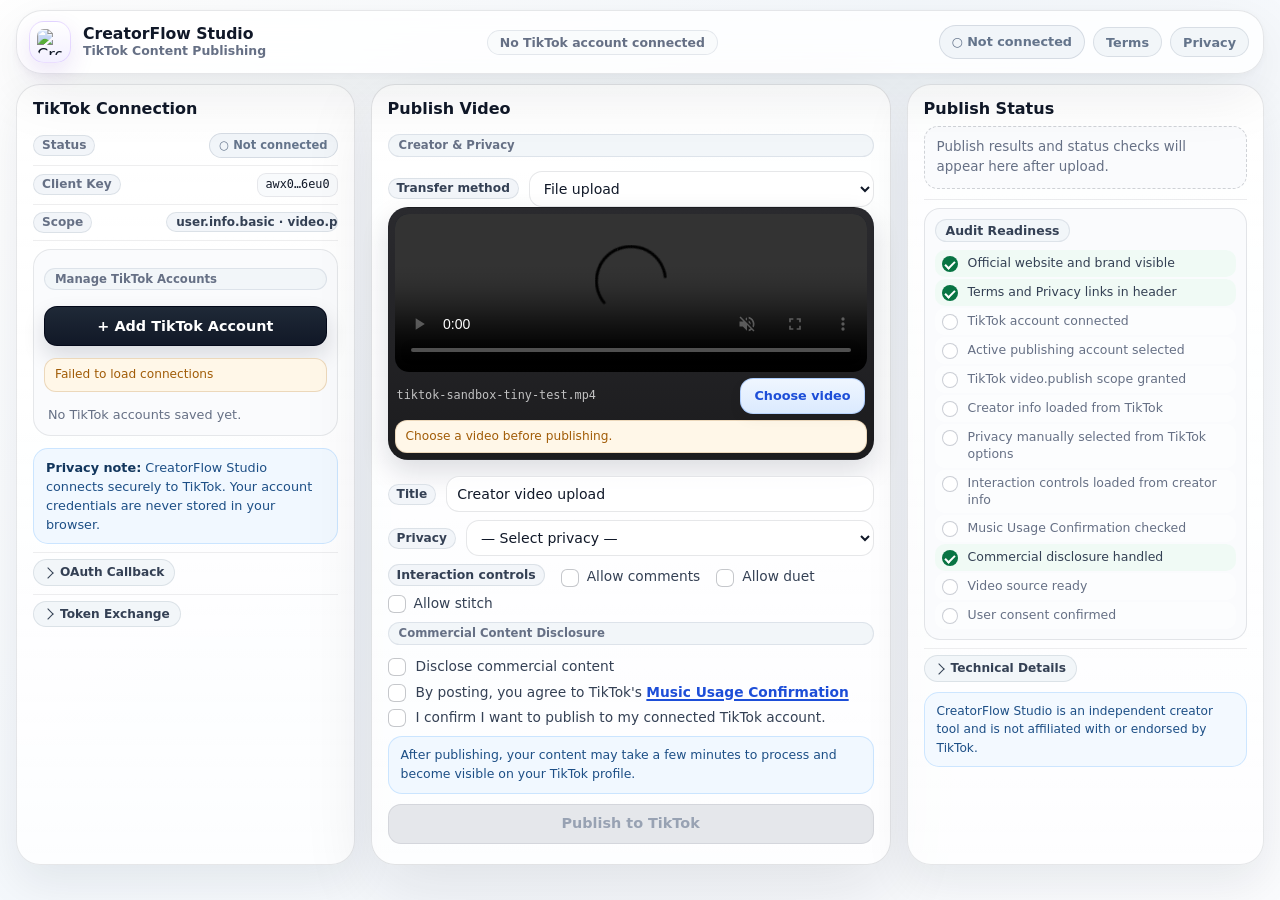
==== commit 74769c07: "deploy: 1f687d09cf27d7bf699862140945895cd7e85430" ====
--- a/index.html
+++ b/index.html
@@ -5,8 +5,8 @@
     <link rel="icon" type="image/svg+xml" href="/favicon.svg" />
     <meta name="viewport" content="width=device-width, initial-scale=1.0" />
     <title>CreatorFlow Studio</title>
-    <script type="module" crossorigin src="/assets/index-DIRNUI5P.js"></script>
-    <link rel="stylesheet" crossorigin href="/assets/index-CQyfuWdc.css">
+    <script type="module" crossorigin src="/assets/index-IVhOC47W.js"></script>
+    <link rel="stylesheet" crossorigin href="/assets/index-BJhsWwK3.css">
   </head>
   <body>
     <div id="root"></div>
--- a/assets/index-BJhsWwK3.css
+++ b/assets/index-BJhsWwK3.css
@@ -0,0 +1 @@
+:root{--font-sans:system-ui, -apple-system, BlinkMacSystemFont, "SF Pro Display", "SF Pro Text", "Segoe UI", sans-serif;--font-mono:"SFMono-Regular", "SF Mono", ui-monospace, SFMono-Regular, Menlo, Monaco, Consolas, monospace;--ink:#101828;--ink-soft:#344054;--muted:#667085;--muted-2:#98a2b3;--surface:#ffffffd6;--surface-strong:#fff;--surface-subtle:#f8fafcc7;--border:#1018281a;--border-strong:#10182829;--primary:#111827;--primary-hover:#020617;--accent:#0a84ff;--success:#087443;--success-bg:#eafaf1;--warning:#a15c07;--warning-bg:#fff7e8;--danger:#b42318;--danger-bg:#fff1f0;--shadow-soft:0 20px 60px #0f172a14, 0 2px 10px #0f172a0a;--shadow-card:0 18px 45px #0f172a14, 0 1px 0 #ffffffdb inset;--radius-xl:26px;--radius-lg:20px;--radius-md:14px;font-family:var(--font-sans);color:var(--ink);--lightningcss-light:initial;--lightningcss-dark: ;color-scheme:light;font-synthesis:none;text-rendering:optimizelegibility;-webkit-font-smoothing:antialiased;-moz-osx-font-smoothing:grayscale;background:#f7f8fb}*{box-sizing:border-box}html{background:linear-gradient(#fbfcff 0%,#f1f4f8 46%,#f8fafc 100%);min-width:320px;min-height:100%}body{min-width:320px;min-height:100vh;color:var(--ink);background:linear-gradient(135deg,#fffffff5 0%,#f4f8fcf0 42%,#fafbfdfa 100%);margin:0}body,button,input,select,textarea{font-family:var(--font-sans)}button,input,select,textarea{font:inherit}button{-webkit-tap-highlight-color:transparent}a{color:#175cd3;text-underline-offset:3px;font-weight:650;text-decoration:none}a:hover{color:#0b4fb3;text-decoration:underline}a:focus-visible,button:focus-visible,input:focus-visible,select:focus-visible,summary:focus-visible{outline-offset:3px;outline:3px solid #0a84ff47}#root{min-height:100svh}::selection{background:#0a84ff2e}.page{width:calc(100vw - 32px);max-width:1560px;margin:0 auto;padding:10px 0 14px}.app-header{border:1px solid var(--border);border-radius:var(--radius-xl);box-shadow:var(--shadow-soft);-webkit-backdrop-filter:blur(18px);backdrop-filter:blur(18px);background:#ffffffc7;justify-content:space-between;align-items:center;gap:16px;margin-bottom:10px;padding:10px 14px 10px 12px;display:flex}.app-header-brand{align-items:center;gap:12px;min-width:0;display:flex}.app-header-text{flex-direction:column;gap:2px;min-width:0;display:flex}.app-icon{background:linear-gradient(#fff 0%,#f3f0ff 100%);border:1px solid #863bff29;border-radius:15px;flex:none;width:42px;height:42px;padding:7px;box-shadow:0 10px 26px #5b21b61f}.brand-name{color:var(--ink);white-space:nowrap;font-size:.98rem;font-weight:760;line-height:1.1}.brand-sub{color:var(--muted);white-space:nowrap;font-size:.78rem;font-weight:560;line-height:1.2}.app-header-meta{flex-wrap:wrap;justify-content:flex-end;align-items:center;gap:8px;display:flex}.app-header-meta a{color:#64748b;background:#f1f5f9e0;border:1px solid #64748b2e;border-radius:999px;align-items:center;min-height:30px;padding:0 12px;font-size:.8rem;font-weight:650;text-decoration:none;transition:background .15s,border-color .15s,color .15s,transform .15s;display:inline-flex}.app-header-meta a:hover{color:var(--ink);background:#e2e8f0f2;border-color:#64748b4d;text-decoration:none;transform:translateY(-1px)}.app-header-account{flex:1;justify-content:center;align-items:center;min-width:0;padding:0 12px;display:flex}.ui-account-chip{background:#f1f5f9e0;border:1px solid #64748b2e;border-radius:999px;align-items:center;gap:8px;max-width:100%;padding:4px 14px 4px 5px;transition:background .15s,border-color .15s,box-shadow .15s,transform .15s;display:inline-flex;overflow:hidden;box-shadow:0 2px 8px #0f172a0f,inset 0 1px #ffffffe6}.ui-account-chip:hover{background:#e2e8f0f2;border-color:#64748b47;transform:translateY(-1px);box-shadow:0 4px 12px #0f172a17,inset 0 1px #ffffffe6}.ui-account-avatar{object-fit:cover;border-radius:50%;flex:none;width:32px;height:32px;box-shadow:0 0 0 2px #fff}.ui-account-placeholder{width:32px;height:32px;color:var(--ink-soft);background:linear-gradient(#64748b2e 0%,#64748b1a 100%);border-radius:50%;flex:none;justify-content:center;align-items:center;font-size:.76rem;font-weight:760;display:inline-flex;box-shadow:0 0 0 2px #fff}.ui-account-name{min-width:0;color:var(--ink);white-space:nowrap;text-overflow:ellipsis;letter-spacing:.01em;font-size:1rem;font-weight:780;overflow:hidden}.ui-chip{color:var(--muted);white-space:nowrap;background:#f1f5f9eb;border:1px solid #64748b29;border-radius:999px;align-items:center;padding:3px 10px;font-size:.76rem;font-weight:680;line-height:1.25;display:inline-flex}.ui-chip-label{cursor:default}.ui-chip-nav{cursor:pointer;text-decoration:none;transition:background .15s,border-color .15s,color .15s,transform .15s}.ui-chip-nav:hover{color:var(--ink);background:#e2e8f0f2;border-color:#64748b47;transform:translateY(-1px)}.ui-chip-section{margin:10px 0 8px;font-weight:740}.ui-chip-idle{color:var(--muted);white-space:nowrap;background:#f8fafcd1;border:1px solid #64748b24;border-radius:999px;align-items:center;padding:4px 12px;font-size:.78rem;font-weight:600;display:inline-flex}.conn-status{white-space:nowrap;border-radius:999px;align-items:center;max-width:100%;min-height:34px;padding:0 12px;font-size:.8rem;font-weight:720;line-height:1.2;display:inline-flex}.conn-ok{background:var(--success-bg);color:var(--success);border:1px solid #08744333}.conn-idle{color:#64748b;background:#f1f5f9f2;border:1px solid #64748b33}.dashboard{grid-template-columns:minmax(300px,.9fr) minmax(520px,1.35fr) minmax(330px,.95fr);align-items:stretch;gap:16px;display:grid}.tt-connection-panel,.tt-publish-panel,.tt-status-panel{flex-direction:column;display:flex}.card{border:1px solid var(--border);min-width:0;box-shadow:var(--shadow-card);background:linear-gradient(#ffffffeb 0%,#ffffffc7 100%);border-radius:24px;padding:14px 16px}.tt-publish-panel{border-color:#1018281f;padding:14px 16px 20px;box-shadow:0 24px 70px #0f172a1a,inset 0 1px #ffffffdb}.tt-section{text-align:left}h1,h2,h3,h4,p{margin:0}h1{color:var(--ink);margin-bottom:8px;font-size:clamp(2rem,5vw,3.2rem);font-weight:780;line-height:1.02}h2{color:var(--ink);letter-spacing:0;margin-bottom:8px;font-size:1rem;font-weight:760;line-height:1.2}h3{color:var(--ink);font-size:.9rem;font-weight:720;line-height:1.25}p{color:var(--ink-soft);font-size:.9rem;line-height:1.55}.muted{color:var(--muted);font-size:.9rem}.page-header-row{align-items:center;gap:12px;margin-bottom:14px;display:flex}.brand-divider{background:var(--border);border:0;height:1px;margin:0 0 12px}.page>.card{margin-inline:auto}.page>.card h2{margin-top:24px;margin-bottom:8px}.page>.card p+a,.page>.card a{margin-top:22px;display:inline-flex}.tt-status-row,.tt-meta-row{border-bottom:1px solid #10182812;grid-template-columns:minmax(96px,.72fr) minmax(0,1fr);align-items:center;gap:10px;min-width:0;padding:7px 0;font-size:.84rem;display:grid}.tt-status-row:last-child,.tt-meta-row:last-child{border-bottom:0}.tt-label{min-width:0;color:var(--muted);white-space:nowrap;background:#f1f5f9eb;border:1px solid #64748b29;border-radius:999px;place-self:center start;align-items:center;padding:2px 8px;font-size:.76rem;font-weight:690;line-height:1.25;display:inline-flex}.tt-value,.tt-code{min-width:0;color:var(--ink-soft);text-align:right;overflow-wrap:anywhere;justify-self:end;font-size:.8rem;line-height:1.35}.tt-code{max-width:100%;color:var(--ink);font-family:var(--font-mono);background:#f8fafce6;border:1px solid #10182814;border-radius:9px;padding:3px 7px;font-size:.74rem}.tt-scope-value{max-width:100%;color:var(--ink-soft);white-space:nowrap;text-overflow:ellipsis;background:#f1f5f9eb;border:1px solid #64748b29;border-radius:999px;justify-self:end;align-items:center;padding:2px 9px;font-size:.75rem;font-weight:620;display:inline-flex;overflow:hidden}.tt-account-value{background:#f1f5f9eb;border:1px solid #64748b2e;border-radius:999px;justify-self:end;align-items:center;gap:6px;max-width:100%;padding:3px 9px 3px 4px;display:inline-flex;overflow:hidden;box-shadow:0 1px 4px #0f172a0f,inset 0 1px #ffffffe6}.tt-account-value-avatar{object-fit:cover;border-radius:50%;flex:none;width:20px;height:20px;box-shadow:0 0 0 1.5px #fff}.tt-account-value-placeholder{width:20px;height:20px;color:var(--ink-soft);background:linear-gradient(#64748b2e 0%,#64748b1a 100%);border-radius:50%;flex:none;justify-content:center;align-items:center;font-size:.6rem;font-weight:760;display:inline-flex;box-shadow:0 0 0 1.5px #fff}.tt-account-value-name{min-width:0;color:var(--ink);white-space:nowrap;text-overflow:ellipsis;letter-spacing:.01em;font-size:.8rem;font-weight:760;overflow:hidden}.tt-badge{text-align:center;overflow-wrap:anywhere;border-radius:999px;justify-content:center;justify-self:end;align-items:center;min-width:0;max-width:100%;padding:4px 9px;font-size:.72rem;font-weight:740;line-height:1.25;display:inline-flex}.tt-ok{background:var(--success-bg);color:var(--success);border:1px solid #08744333}.tt-fail{background:var(--danger-bg);color:var(--danger);border:1px solid #b4231833}.tt-warn{background:var(--warning-bg);color:var(--warning);border:1px solid #a15c0738}.tt-btn,.tt-btn-secondary,.tt-btn-choose{cursor:pointer;border-radius:13px;justify-content:center;align-items:center;max-width:100%;font-weight:720;line-height:1.2;transition:transform .15s,box-shadow .15s,background .15s,border-color .15s,color .15s;display:inline-flex}.tt-btn{background:linear-gradient(180deg, #1f2937 0%, var(--primary) 100%);color:#fff;border:1px solid #020617e0;min-height:40px;margin-top:10px;padding:0 18px;font-size:.9rem;box-shadow:0 14px 26px #0f172a29}.tt-connection-panel .tt-btn,.tt-publish-panel .tt-btn{width:100%}.tt-connection-panel .tt-btn{background:linear-gradient(#ef4444 0%,#dc2626 100%);border-color:#b91c1cd1;box-shadow:0 14px 26px #dc262638}.tt-connection-panel .tt-btn:hover:not(:disabled){background:linear-gradient(#dc2626 0%,#b91c1c 100%);box-shadow:0 18px 30px #dc262647}.tt-connection-panel .tt-btn.tt-btn--connected{color:#087443;background:linear-gradient(#eafaf1 0%,#d1fae5 100%);border-color:#08744347;box-shadow:0 6px 16px #0874431a}.tt-connection-panel .tt-btn.tt-btn--connected:hover:not(:disabled){background:linear-gradient(#d1fae5 0%,#a7f3d0 100%);transform:translateY(-1px);box-shadow:0 10px 20px #08744324}.tt-publish-panel .tt-btn{background:linear-gradient(#ef4444 0%,#dc2626 100%);border-color:#b91c1cd1;box-shadow:0 14px 26px #dc262638}.tt-publish-panel .tt-btn:hover:not(:disabled){background:linear-gradient(#dc2626 0%,#b91c1c 100%);box-shadow:0 18px 30px #dc262647}.tt-btn:hover:not(:disabled){background:linear-gradient(180deg, #111827 0%, var(--primary-hover) 100%);transform:translateY(-1px);box-shadow:0 18px 30px #0f172a33}.tt-btn:active:not(:disabled),.tt-btn-secondary:active:not(:disabled),.tt-btn-choose:active:not(:disabled){transform:translateY(0)}.tt-btn:disabled{color:#98a2b3;box-shadow:none;cursor:not-allowed;background:#e5e7eb;border-color:#10182814}.tt-btn-secondary,.tt-btn-choose{border:1px solid var(--border);min-height:36px;color:var(--ink-soft);background:#fffc;padding:0 13px;font-size:.8rem;box-shadow:0 6px 16px #0f172a0a}.tt-btn-secondary{margin-top:10px}.tt-btn-choose{color:#1d4ed8;background:linear-gradient(#eff6ff 0%,#dbeafe 100%);border-color:#3b82f64d}.tt-btn-secondary:hover:not(:disabled){color:var(--ink);background:#fff;border-color:#1018282e;transform:translateY(-1px)}.tt-btn-choose:hover:not(:disabled){color:#1e40af;background:linear-gradient(#dbeafe 0%,#bfdbfe 100%);border-color:#3b82f680;transform:translateY(-1px)}.tt-btn-secondary:disabled,.tt-btn-choose:disabled{color:var(--muted-2);box-shadow:none;cursor:not-allowed;background:#f8fafca3}.tt-warning,.tt-helper-warn,.tt-declaration,.tt-declaration-label,.tt-status-idle,.tt-disclaimer{overflow-wrap:anywhere;max-width:100%}.tt-warning{color:#1d4f86;background:#eff7ffdb;border:1px solid #0a84ff29;border-radius:15px;margin-top:8px;padding:9px 12px;font-size:.8rem;line-height:1.5}.tt-warning strong{color:#12365d}.tt-helper-warn{background:var(--warning-bg);color:var(--warning);border:1px solid #a15c0733;border-radius:12px;margin-top:6px;padding:7px 10px;font-size:.76rem;line-height:1.45}.tt-divider{background:#10182814;border:0;height:1px;margin:10px 0 8px}.tt-details{border-top:1px solid #10182812;margin-top:8px;padding-top:6px}.tt-details-summary{width:fit-content;max-width:100%;color:var(--ink-soft);cursor:pointer;-webkit-user-select:none;user-select:none;background:#f1f5f9e0;border:1px solid #64748b29;border-radius:999px;align-items:center;gap:8px;padding:5px 10px;font-size:.76rem;font-weight:740;line-height:1.2;list-style:none;transition:background .15s,border-color .15s,color .15s,transform .15s;display:flex}.tt-details-summary:hover{color:var(--ink);background:#e2e8f0f2;border-color:#64748b47;transform:translateY(-1px)}.tt-details-summary::-webkit-details-marker{display:none}.tt-details-summary:before{content:"";border-bottom:1.5px solid;border-right:1.5px solid;width:7px;height:7px;transition:transform .15s;transform:rotate(-45deg)}details[open]>.tt-details-summary:before{transform:rotate(45deg)}.tt-details>:not(summary){margin-top:8px}.tt-exchange{margin-top:4px}.tt-exchange-loading{color:var(--muted);margin-top:8px;font-size:.82rem;line-height:1.45}.tt-field-row{grid-template-columns:auto minmax(0,1fr);align-items:center;gap:10px;margin-top:8px;display:grid}.tt-field-row .tt-label{color:var(--ink-soft);cursor:pointer}.tt-field-row>.tt-helper-warn{grid-column:2;margin-top:0}.tt-input,.tt-select{border:1px solid var(--border);width:100%;min-width:0;min-height:36px;color:var(--ink);background:#ffffffd1;border-radius:13px;padding:7px 10px;font-size:.88rem;transition:border-color .15s,box-shadow .15s,background .15s;box-shadow:inset 0 1px #ffffffe6}.tt-input:hover,.tt-select:hover{background:#fff;border-color:#10182833}.tt-input:focus,.tt-select:focus{border-color:#0a84ff94;outline:none;box-shadow:0 0 0 4px #0a84ff1f}.tt-select{appearance:auto}.tt-section-heading{color:var(--muted);letter-spacing:0;background:#f1f5f9e6;border:1px solid #64748b24;border-radius:999px;align-items:center;margin:8px 0 6px;padding:3px 10px;font-size:.73rem;font-weight:760;line-height:1.25;display:inline-flex}.tt-video-preview{background:linear-gradient(#2a2a2e 0%,#1c1c1e 100%);border:1px solid #1018281f;border-radius:20px;margin-bottom:8px;padding:6px;box-shadow:0 12px 28px #0f172a24}.tt-preview-video{aspect-ratio:16/9;object-fit:contain;background:#111827;border-radius:14px;width:100%;max-height:158px;display:block}.tt-video-choose-row{justify-content:space-between;align-items:center;gap:10px;min-width:0;padding:6px 2px 0;display:flex}.tt-preview-label{color:#ffffffb8;min-width:0;font-family:var(--font-mono);text-overflow:ellipsis;white-space:nowrap;font-size:.74rem;line-height:1.25;overflow:hidden}.tt-file-input-hidden{display:none}.tt-url-mode-pill{color:#ffffffa6;white-space:nowrap;background:#ffffff1a;border:1px solid #ffffff2e;border-radius:999px;align-items:center;padding:4px 12px;font-size:.76rem;font-weight:620;display:inline-flex}.tt-url-preview-display{background:#f8fafcdb;border:1px solid #10182814;border-radius:14px;flex-direction:column;gap:4px;margin-bottom:8px;padding:8px 10px;display:flex}.tt-url-preview-label{color:var(--muted);font-size:.72rem;font-weight:700;line-height:1.25}.tt-url-preview-value{font-family:var(--font-mono);color:var(--ink-soft);word-break:break-all;overflow-wrap:anywhere;font-size:.72rem;line-height:1.45}.tt-creator-row{border:1px solid var(--border);background:#f8fafcd6;border-radius:14px;align-items:center;gap:10px;min-width:0;margin:4px 0 6px;padding:8px;display:flex}.tt-avatar{object-fit:cover;border-radius:50%;flex:none;width:38px;height:38px;box-shadow:0 0 0 3px #fff}.tt-creator-info{flex-direction:column;gap:2px;min-width:0;display:flex}.tt-creator-name{color:var(--ink);font-size:.9rem;font-weight:720;line-height:1.25}.tt-creator-detail{color:var(--muted);font-size:.76rem;line-height:1.3}.tt-interaction-section{flex-wrap:wrap;align-items:center;gap:4px 16px;margin-top:8px;display:flex}.tt-interaction-section>.tt-label{width:fit-content;color:var(--ink-soft);flex:none;margin-bottom:4px;font-size:.78rem;display:inline-flex}.tt-interaction-section .tt-consent{align-items:center;gap:8px;width:auto;margin-top:0;display:inline-flex}.tt-interaction-section .tt-helper-warn{flex:0 0 100%;margin-top:2px}.tt-consent{color:var(--ink-soft);cursor:pointer;grid-template-columns:18px minmax(0,1fr);align-items:start;gap:10px;margin-top:6px;font-size:.86rem;line-height:1.45;display:grid}.tt-consent input[type=checkbox]{appearance:none;cursor:pointer;background:#ffffffe6;border:1.5px solid #1018283d;border-radius:6px;place-content:center;width:18px;height:18px;margin:1px 0 0;transition:background .15s,border-color .15s,box-shadow .15s;display:grid}.tt-consent input[type=checkbox]:after{content:"";opacity:0;border:2px solid #fff;border-width:0 2px 2px 0;width:5px;height:9px;margin-bottom:2px;transition:opacity .12s,transform .12s;transform:rotate(45deg)scale(.82)}.tt-consent input[type=checkbox]:checked{border-color:var(--primary);background:var(--primary);box-shadow:0 6px 14px #0f172a29}.tt-consent input[type=checkbox]:checked:after{opacity:1;transform:rotate(45deg)scale(1)}.tt-consent input[type=checkbox]:disabled{box-shadow:none;cursor:not-allowed;background:#e5e7ebb8;border-color:#1018281f}.tt-consent--disabled{color:var(--muted-2);cursor:not-allowed}.tt-disclosure-options{background:#f8fafcbd;border:1px solid #1018281a;border-left:3px solid #0a84ff80;border-radius:16px;margin-top:8px;padding:10px}.tt-disclosure-options--invalid{background:#fff7e8b8;border-color:#a15c0742 #a15c0742 #a15c0742 #f59e0b;box-shadow:0 0 0 4px #f59e0b14}.tt-declaration{color:var(--muted);background:#f8fafcc7;border:1px solid #10182814;border-radius:14px;margin-top:8px;padding:9px 12px;font-size:.78rem;line-height:1.5}.tt-policy-link{color:#1d4ed8;text-underline-offset:2px;font-weight:760;text-decoration:underline;text-decoration-thickness:1.5px}.tt-policy-link:hover{color:#1e40af}.tt-policy-link:focus-visible{outline-offset:2px;border-radius:4px;outline:2px solid #0a84ff8c}.tt-processing-notice{color:#1d4f86;background:#eff7ffdb;border-color:#0a84ff29}.tt-declaration-label{background:var(--success-bg);color:var(--success);border:1px solid #0874432e;border-radius:12px;margin-top:8px;padding:7px 10px;font-size:.78rem;font-weight:700;line-height:1.45}.tt-status-idle{color:var(--muted);background:#f8fafcb8;border:1px dashed #1018282e;border-radius:14px;padding:10px 12px;font-size:.84rem;line-height:1.5}.tt-refresh-result{border-top:1px solid #10182812;margin-top:10px;padding-top:6px}.tt-sheet-sync{color:var(--muted);font-family:var(--font-mono);margin-top:10px;font-size:.74rem;line-height:1.45}.tt-sheet-sync--ok{color:var(--success)}.tt-sheet-sync--fail{color:var(--danger)}.tt-audit{border:1px solid var(--border);background:#f8fafcb8;border-radius:16px;padding:10px}.tt-audit-title{color:var(--ink-soft);background:#f1f5f9e0;border:1px solid #64748b24;border-radius:999px;align-items:center;margin-bottom:8px;padding:3px 10px;font-size:.78rem;font-weight:720;line-height:1.25;display:inline-flex}.tt-audit-item{min-width:0;color:var(--ink-soft);border-radius:10px;grid-template-columns:18px minmax(0,1fr);align-items:start;gap:8px;padding:5px 7px;font-size:.78rem;line-height:1.35;display:grid}.tt-audit-item+.tt-audit-item{margin-top:2px}.tt-audit-item--ok{background:#eafaf19e}.tt-audit-item--pending{color:var(--muted);background:#ffffff8a}.tt-audit-dot{border-radius:999px;flex:none;width:16px;height:16px;margin-top:1px;position:relative}.tt-audit-dot--ok{background:var(--success)}.tt-audit-dot--ok:after{content:"";border:2px solid #fff;border-width:0 2px 2px 0;width:4px;height:8px;position:absolute;top:3px;left:5px;transform:rotate(45deg)}.tt-audit-dot--pending{background:#fff;border:1.5px solid #66708557}.tt-tech-details{padding-bottom:2px}.tt-disclaimer{color:#1d4f86;background:#eff7ffc2;border:1px solid #0a84ff29;border-radius:15px;margin-top:10px;padding:9px 12px;font-size:.76rem;line-height:1.5}@media (width<=1020px){.dashboard{grid-template-columns:minmax(0,.95fr) minmax(0,1.05fr)}.tt-status-panel{grid-column:1/-1}}@media (width<=720px){.page{width:min(100% - 24px,640px);padding:14px 0 30px}.app-header{border-radius:22px;align-items:flex-start;padding:12px}.app-header-account{display:none}.app-header-meta{justify-content:flex-start;width:100%}.dashboard{grid-template-columns:1fr;gap:14px}.tt-status-panel{grid-column:auto}.card,.tt-publish-panel{border-radius:22px;padding:16px}.tt-field-row{grid-template-columns:1fr;gap:7px}.tt-field-row>.tt-helper-warn{grid-column:1}.tt-video-choose-row{flex-direction:column;align-items:stretch}.tt-btn-choose{width:100%}}@media (width<=480px){.app-header-brand{width:100%}.brand-name,.brand-sub{white-space:normal}.tt-status-row,.tt-meta-row{grid-template-columns:1fr;gap:5px}.tt-badge,.tt-value,.tt-code{text-align:left;justify-self:start}}.legal-wrap{flex-direction:column;width:min(1300px,100vw - 48px);min-height:calc(100vh - 24px);margin:0 auto;padding:12px 0 24px;display:flex}.legal-hero{border:1px solid var(--border);-webkit-backdrop-filter:blur(18px);backdrop-filter:blur(18px);background:#ffffffeb;border-radius:28px;grid-template-columns:1fr auto 1fr;align-items:center;gap:16px;margin-bottom:12px;padding:10px 24px;display:grid;box-shadow:0 24px 70px #0f172a14,inset 0 1px #ffffffdb}.legal-hero-brand{align-items:center;gap:10px;display:flex}.legal-hero-title{color:var(--ink);text-align:center;white-space:nowrap;margin:0;font-size:1.15rem;font-weight:760;line-height:1.2}.legal-hero-date{color:var(--muted);text-align:right;white-space:nowrap;margin:0;font-size:.84rem}.legal-grid{flex:1;grid-template-columns:1fr 1fr 1fr;align-content:stretch;gap:10px;margin-bottom:14px;display:grid}.legal-sec{border:1px solid var(--border);box-shadow:var(--shadow-card);background:#ffffffdb;border-radius:22px;padding:13px 16px}.legal-sec h2{color:var(--ink);margin:0 0 8px;font-size:1rem;font-weight:760}.legal-sec p{color:var(--ink-soft);margin:0 0 8px;font-size:.9rem;line-height:1.58}.legal-sec p:last-child{margin-bottom:0}.legal-sec ul{margin:5px 0 8px;padding-left:16px;list-style:outside}.legal-sec ul:last-child{margin-bottom:0}.legal-sec li{color:var(--ink-soft);margin-bottom:4px;font-size:.9rem;line-height:1.55}.legal-footer{margin-top:10px}.legal-footer a{color:#64748b;background:#f1f5f9e0;border:1px solid #64748b2e;border-radius:999px;align-items:center;padding:8px 16px;font-size:.86rem;font-weight:650;text-decoration:none;transition:background .15s,color .15s,border-color .15s;display:inline-flex}.legal-footer a:hover{color:var(--ink);background:#e2e8f0f2;border-color:#64748b4d;text-decoration:none}.tt-publishing-as{background:linear-gradient(#eafaf1b8 0%,#d1fae58a 100%);border:1px solid #0874432e;border-radius:16px;flex-direction:column;gap:6px;margin:6px 0 4px;padding:10px 12px;display:flex}.tt-publishing-as-label{color:var(--success);letter-spacing:.04em;text-transform:uppercase;font-size:.7rem;font-weight:760;line-height:1.2}.tt-publishing-as-row{align-items:center;gap:8px;min-width:0;display:flex}.tt-publishing-as-info{flex-direction:column;gap:1px;min-width:0;display:flex}.tt-publishing-as-name{min-width:0;color:var(--ink);text-overflow:ellipsis;white-space:nowrap;letter-spacing:.01em;font-size:.88rem;font-weight:760;line-height:1.2;overflow:hidden}.tt-publishing-as-status{color:var(--success);font-size:.72rem;font-weight:680;line-height:1.2}.tt-acct-avatar{object-fit:cover;border-radius:50%;flex:none;width:28px;height:28px;box-shadow:0 0 0 2px #ffffffe6}.tt-acct-placeholder{width:28px;height:28px;color:var(--ink-soft);background:linear-gradient(#64748b33 0%,#64748b1f 100%);border-radius:50%;flex:none;justify-content:center;align-items:center;font-size:.68rem;font-weight:760;display:inline-flex;box-shadow:0 0 0 2px #ffffffe6}.tt-account-manager{background:#f8fafcb8;border:1px solid #10182817;border-radius:18px;flex-direction:column;gap:6px;margin:8px 0 4px;padding:10px 10px 8px;display:flex}.tt-btn--add-account{background:linear-gradient(180deg, #1f2937 0%, var(--primary) 100%);border-color:#020617e0;margin-top:4px;box-shadow:0 10px 22px #0f172a24}.tt-btn--add-account:hover:not(:disabled){background:linear-gradient(180deg, #111827 0%, var(--primary-hover) 100%);transform:translateY(-1px);box-shadow:0 14px 26px #0f172a33}.tt-connection-panel .tt-btn--add-account{background:linear-gradient(180deg, #1f2937 0%, var(--primary) 100%);color:#fff;border-color:#020617e0;width:100%;box-shadow:0 10px 22px #0f172a24}.tt-connection-panel .tt-btn--add-account:hover:not(:disabled){background:linear-gradient(180deg, #111827 0%, var(--primary-hover) 100%);box-shadow:0 14px 26px #0f172a33}.tt-account-empty{padding:8px 4px 2px}.tt-account-empty-text{color:var(--muted);font-size:.8rem;line-height:1.45}.tt-account-list{flex-direction:column;gap:4px;max-height:272px;padding-right:2px;display:flex;overflow-y:auto}.tt-account-list::-webkit-scrollbar{width:4px}.tt-account-list::-webkit-scrollbar-track{background:0 0}.tt-account-list::-webkit-scrollbar-thumb{background:#64748b38;border-radius:999px}.tt-account-card{background:#ffffffdb;border:1px solid #10182817;border-radius:14px;justify-content:space-between;align-items:center;gap:8px;min-width:0;padding:8px 10px;transition:border-color .15s,background .15s;display:flex}.tt-account-card--active{background:linear-gradient(#eafaf1cc 0%,#d1fae58f 100%);border-color:#08744338}.tt-account-card-identity{flex:1;align-items:center;gap:8px;min-width:0;display:flex}.tt-account-card-info{flex-direction:column;gap:1px;min-width:0;display:flex}.tt-account-card-name{color:var(--ink);text-overflow:ellipsis;white-space:nowrap;font-size:.82rem;font-weight:740;line-height:1.2;overflow:hidden}.tt-account-card-id{color:var(--muted);font-family:var(--font-mono);font-size:.68rem;line-height:1.3}.tt-account-card-status{color:var(--muted);font-size:.68rem;line-height:1.3}.tt-account-card-actions{flex:none;align-items:center;gap:4px;display:flex}.tt-account-badge-active{background:var(--success-bg);color:var(--success);white-space:nowrap;border:1px solid #08744338;border-radius:999px;align-items:center;padding:3px 9px;font-size:.7rem;font-weight:740;line-height:1.25;display:inline-flex}.tt-account-btn-select,.tt-account-btn-delete{cursor:pointer;white-space:nowrap;border-radius:9px;justify-content:center;align-items:center;min-height:28px;padding:0 10px;font-size:.72rem;font-weight:700;line-height:1.2;transition:transform .12s,box-shadow .12s,background .12s,border-color .12s;display:inline-flex}.tt-account-btn-select{color:var(--ink-soft);background:#ffffffe0;border:1px solid #10182824;box-shadow:0 2px 6px #0f172a0a}.tt-account-btn-select:hover:not(:disabled){color:var(--ink);background:#fff;border-color:#1018283d;transform:translateY(-1px)}.tt-account-btn-delete{color:#b91c1c;background:#fff5f5cc;border:1px solid #b423182e}.tt-account-btn-delete:hover:not(:disabled){color:#991b1b;background:#fee2e2e6;border-color:#b4231852;transform:translateY(-1px)}.tt-account-btn-select:disabled,.tt-account-btn-delete:disabled{opacity:.45;cursor:not-allowed;transform:none}@media (width>=901px){.legal-sec{min-height:205px}}@media (width<=900px){.legal-wrap{padding:12px 0 24px}.legal-hero{grid-template-columns:1fr;gap:4px;padding:14px 22px}.legal-hero-title,.legal-hero-date{text-align:left}.legal-grid{grid-template-columns:1fr;gap:10px}}@media (width<=560px){.legal-wrap{padding:10px 0 24px}.legal-hero{border-radius:22px;padding:14px 18px}.legal-sec{border-radius:18px;padding:13px 14px}}
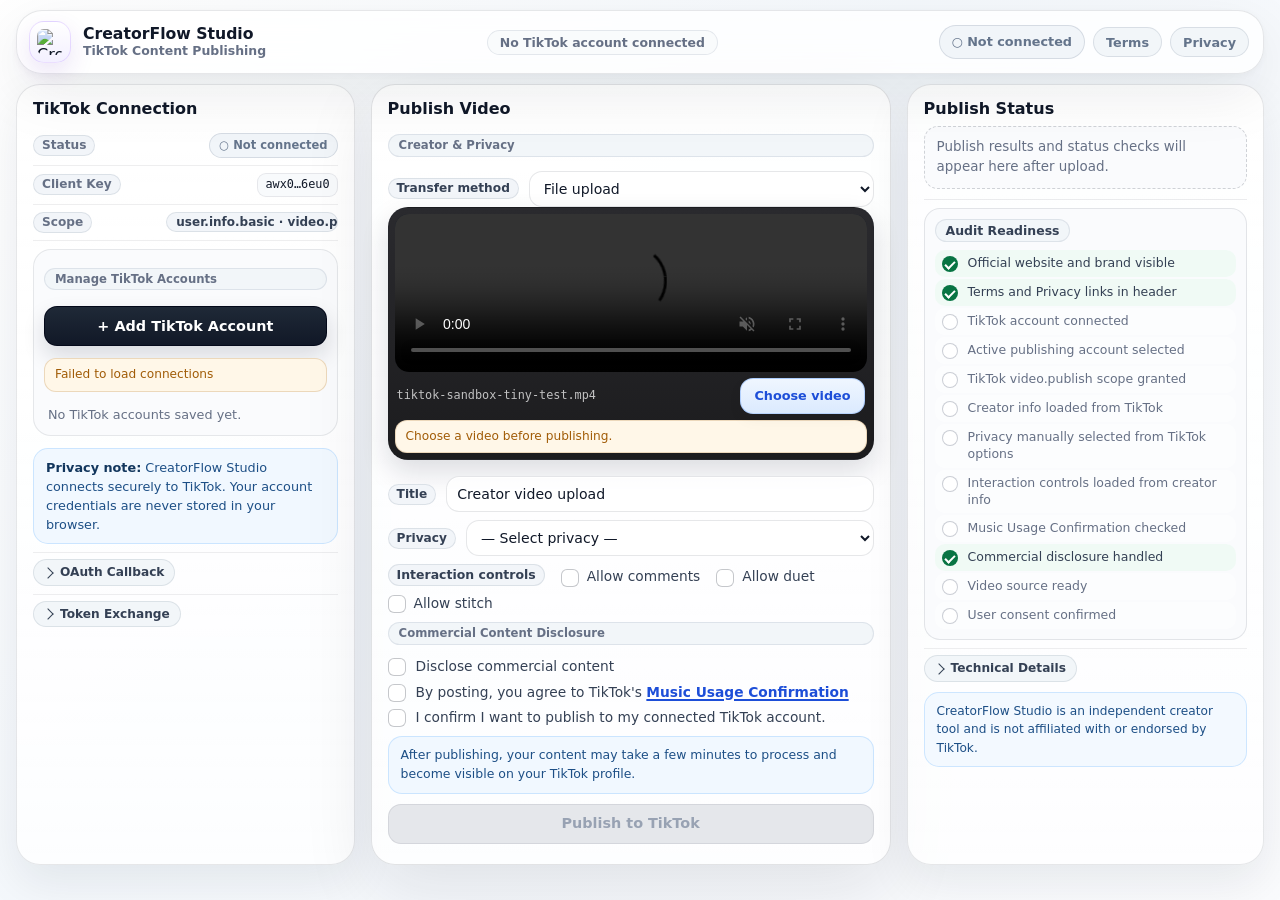
==== commit 399c3105: "deploy: 87f792cee4a8e0f937522275833b8e2e9d195d99" ====
--- a/index.html
+++ b/index.html
@@ -5,7 +5,7 @@
     <link rel="icon" type="image/svg+xml" href="/favicon.svg" />
     <meta name="viewport" content="width=device-width, initial-scale=1.0" />
     <title>CreatorFlow Studio</title>
-    <script type="module" crossorigin src="/assets/index-IVhOC47W.js"></script>
+    <script type="module" crossorigin src="/assets/index-M1618exr.js"></script>
     <link rel="stylesheet" crossorigin href="/assets/index-BJhsWwK3.css">
   </head>
   <body>
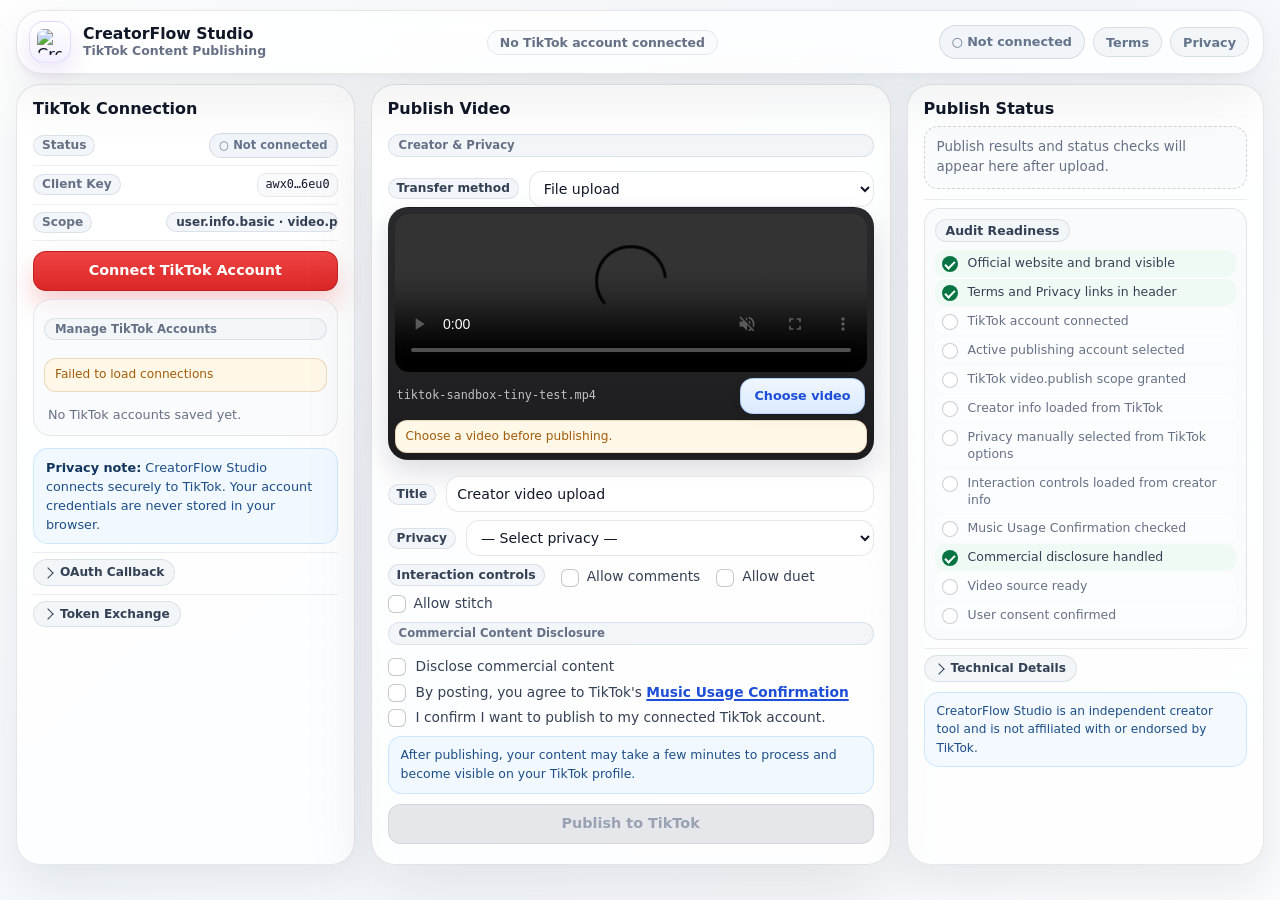
==== commit b25051d0: "deploy: 7b1388a35c8299f444dcdc1da6f202742e56a38e" ====
--- a/index.html
+++ b/index.html
@@ -5,7 +5,7 @@
     <link rel="icon" type="image/svg+xml" href="/favicon.svg" />
     <meta name="viewport" content="width=device-width, initial-scale=1.0" />
     <title>CreatorFlow Studio</title>
-    <script type="module" crossorigin src="/assets/index-M1618exr.js"></script>
+    <script type="module" crossorigin src="/assets/index-BgZ5lLML.js"></script>
     <link rel="stylesheet" crossorigin href="/assets/index-BJhsWwK3.css">
   </head>
   <body>
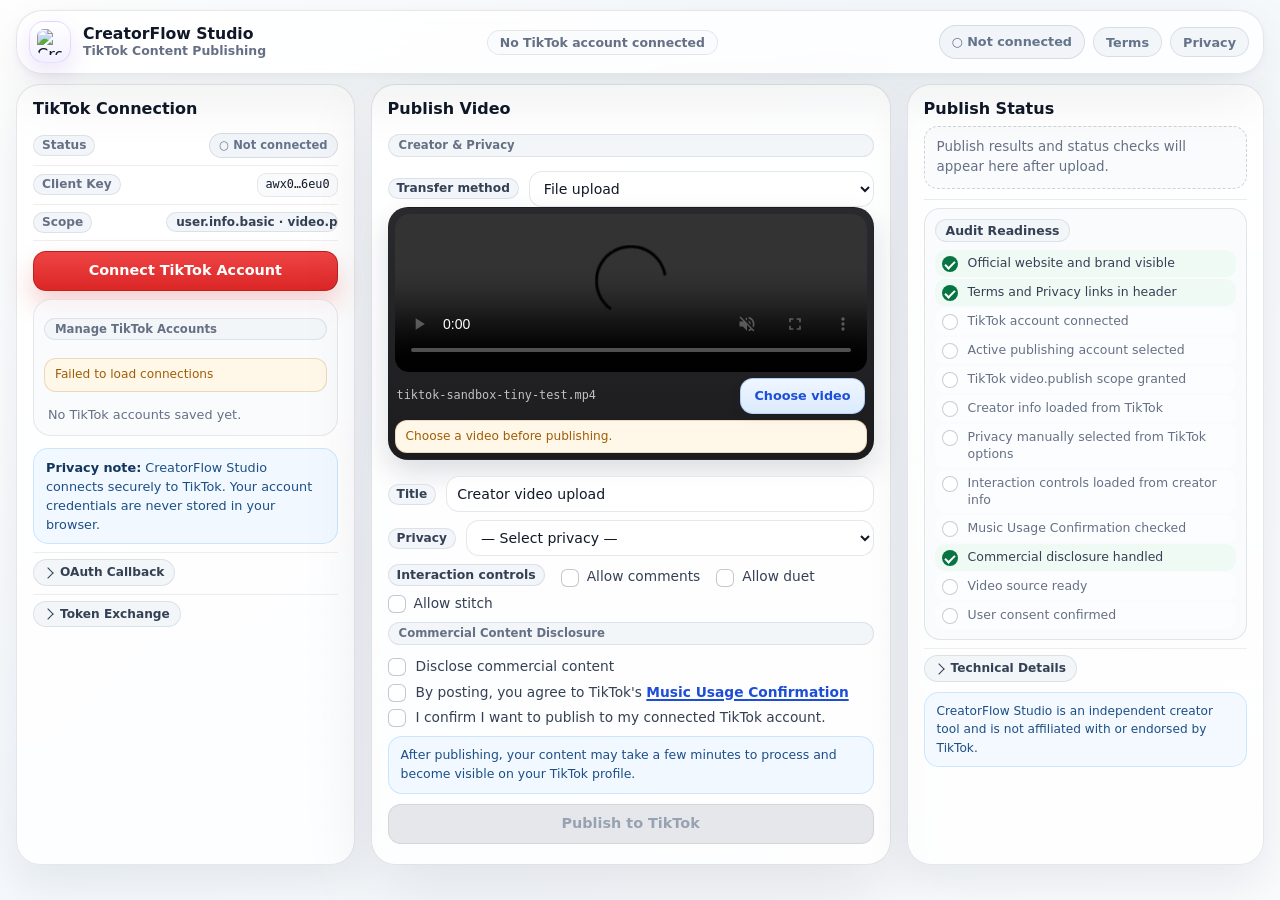
==== commit 46027403: "deploy: 7b1388a35c8299f444dcdc1da6f202742e56a38e" ====
--- a/index.html
+++ b/index.html
@@ -5,7 +5,7 @@
     <link rel="icon" type="image/svg+xml" href="/favicon.svg" />
     <meta name="viewport" content="width=device-width, initial-scale=1.0" />
     <title>CreatorFlow Studio</title>
-    <script type="module" crossorigin src="/assets/index-BgZ5lLML.js"></script>
+    <script type="module" crossorigin src="/assets/index-Bp95ramW.js"></script>
     <link rel="stylesheet" crossorigin href="/assets/index-BJhsWwK3.css">
   </head>
   <body>
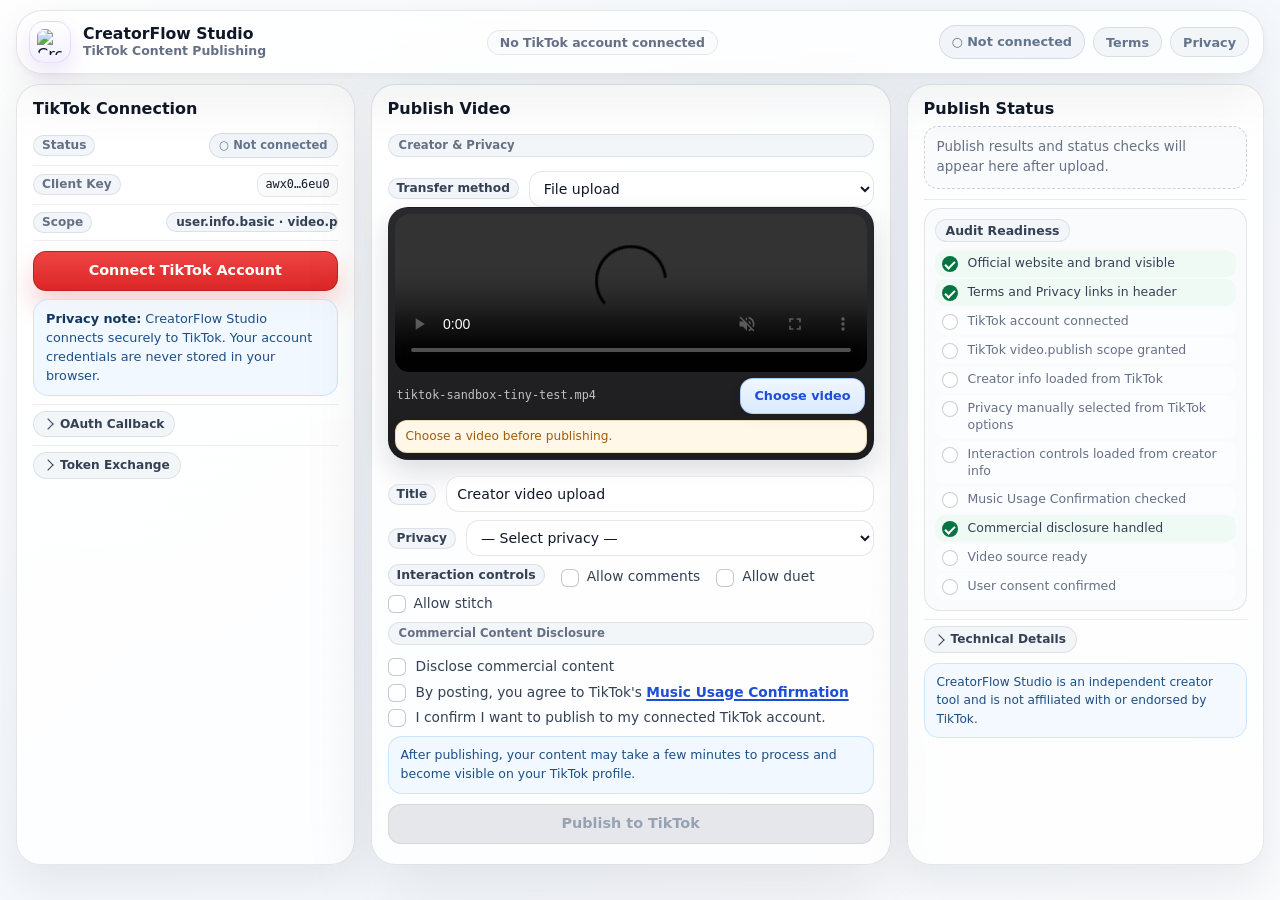
==== commit 6fda295b: "deploy: bab33c9bf90ae03f47462b009ca2829a0218e9f5" ====
--- a/index.html
+++ b/index.html
@@ -5,8 +5,8 @@
     <link rel="icon" type="image/svg+xml" href="/favicon.svg" />
     <meta name="viewport" content="width=device-width, initial-scale=1.0" />
     <title>CreatorFlow Studio</title>
-    <script type="module" crossorigin src="/assets/index-Bp95ramW.js"></script>
-    <link rel="stylesheet" crossorigin href="/assets/index-BJhsWwK3.css">
+    <script type="module" crossorigin src="/assets/index-3hiwE7TB.js"></script>
+    <link rel="stylesheet" crossorigin href="/assets/index-DoJwth0x.css">
   </head>
   <body>
     <div id="root"></div>
--- a/assets/index-DoJwth0x.css
+++ b/assets/index-DoJwth0x.css
@@ -0,0 +1 @@
+:root{--font-sans:system-ui, -apple-system, BlinkMacSystemFont, "SF Pro Display", "SF Pro Text", "Segoe UI", sans-serif;--font-mono:"SFMono-Regular", "SF Mono", ui-monospace, SFMono-Regular, Menlo, Monaco, Consolas, monospace;--ink:#101828;--ink-soft:#344054;--muted:#667085;--muted-2:#98a2b3;--surface:#ffffffd6;--surface-strong:#fff;--surface-subtle:#f8fafcc7;--border:#1018281a;--border-strong:#10182829;--primary:#111827;--primary-hover:#020617;--accent:#0a84ff;--success:#087443;--success-bg:#eafaf1;--warning:#a15c07;--warning-bg:#fff7e8;--danger:#b42318;--danger-bg:#fff1f0;--shadow-soft:0 20px 60px #0f172a14, 0 2px 10px #0f172a0a;--shadow-card:0 18px 45px #0f172a14, 0 1px 0 #ffffffdb inset;--radius-xl:26px;--radius-lg:20px;--radius-md:14px;font-family:var(--font-sans);color:var(--ink);--lightningcss-light:initial;--lightningcss-dark: ;color-scheme:light;font-synthesis:none;text-rendering:optimizelegibility;-webkit-font-smoothing:antialiased;-moz-osx-font-smoothing:grayscale;background:#f7f8fb}*{box-sizing:border-box}html{background:linear-gradient(#fbfcff 0%,#f1f4f8 46%,#f8fafc 100%);min-width:320px;min-height:100%}body{min-width:320px;min-height:100vh;color:var(--ink);background:linear-gradient(135deg,#fffffff5 0%,#f4f8fcf0 42%,#fafbfdfa 100%);margin:0}body,button,input,select,textarea{font-family:var(--font-sans)}button,input,select,textarea{font:inherit}button{-webkit-tap-highlight-color:transparent}a{color:#175cd3;text-underline-offset:3px;font-weight:650;text-decoration:none}a:hover{color:#0b4fb3;text-decoration:underline}a:focus-visible,button:focus-visible,input:focus-visible,select:focus-visible,summary:focus-visible{outline-offset:3px;outline:3px solid #0a84ff47}#root{min-height:100svh}::selection{background:#0a84ff2e}.page{width:calc(100vw - 32px);max-width:1560px;margin:0 auto;padding:10px 0 14px}.app-header{border:1px solid var(--border);border-radius:var(--radius-xl);box-shadow:var(--shadow-soft);-webkit-backdrop-filter:blur(18px);backdrop-filter:blur(18px);background:#ffffffc7;justify-content:space-between;align-items:center;gap:16px;margin-bottom:10px;padding:10px 14px 10px 12px;display:flex}.app-header-brand{align-items:center;gap:12px;min-width:0;display:flex}.app-header-text{flex-direction:column;gap:2px;min-width:0;display:flex}.app-icon{background:linear-gradient(#fff 0%,#f3f0ff 100%);border:1px solid #863bff29;border-radius:15px;flex:none;width:42px;height:42px;padding:7px;box-shadow:0 10px 26px #5b21b61f}.brand-name{color:var(--ink);white-space:nowrap;font-size:.98rem;font-weight:760;line-height:1.1}.brand-sub{color:var(--muted);white-space:nowrap;font-size:.78rem;font-weight:560;line-height:1.2}.app-header-meta{flex-wrap:wrap;justify-content:flex-end;align-items:center;gap:8px;display:flex}.app-header-meta a{color:#64748b;background:#f1f5f9e0;border:1px solid #64748b2e;border-radius:999px;align-items:center;min-height:30px;padding:0 12px;font-size:.8rem;font-weight:650;text-decoration:none;transition:background .15s,border-color .15s,color .15s,transform .15s;display:inline-flex}.app-header-meta a:hover{color:var(--ink);background:#e2e8f0f2;border-color:#64748b4d;text-decoration:none;transform:translateY(-1px)}.app-header-account{flex:1;justify-content:center;align-items:center;min-width:0;padding:0 12px;display:flex}.ui-account-chip{background:#f1f5f9e0;border:1px solid #64748b2e;border-radius:999px;align-items:center;gap:8px;max-width:100%;padding:4px 14px 4px 5px;transition:background .15s,border-color .15s,box-shadow .15s,transform .15s;display:inline-flex;overflow:hidden;box-shadow:0 2px 8px #0f172a0f,inset 0 1px #ffffffe6}.ui-account-chip:hover{background:#e2e8f0f2;border-color:#64748b47;transform:translateY(-1px);box-shadow:0 4px 12px #0f172a17,inset 0 1px #ffffffe6}.ui-account-avatar{object-fit:cover;border-radius:50%;flex:none;width:32px;height:32px;box-shadow:0 0 0 2px #fff}.ui-account-placeholder{width:32px;height:32px;color:var(--ink-soft);background:linear-gradient(#64748b2e 0%,#64748b1a 100%);border-radius:50%;flex:none;justify-content:center;align-items:center;font-size:.76rem;font-weight:760;display:inline-flex;box-shadow:0 0 0 2px #fff}.ui-account-name{min-width:0;color:var(--ink);white-space:nowrap;text-overflow:ellipsis;letter-spacing:.01em;font-size:1rem;font-weight:780;overflow:hidden}.ui-chip{color:var(--muted);white-space:nowrap;background:#f1f5f9eb;border:1px solid #64748b29;border-radius:999px;align-items:center;padding:3px 10px;font-size:.76rem;font-weight:680;line-height:1.25;display:inline-flex}.ui-chip-label{cursor:default}.ui-chip-nav{cursor:pointer;text-decoration:none;transition:background .15s,border-color .15s,color .15s,transform .15s}.ui-chip-nav:hover{color:var(--ink);background:#e2e8f0f2;border-color:#64748b47;transform:translateY(-1px)}.ui-chip-section{margin:10px 0 8px;font-weight:740}.ui-chip-idle{color:var(--muted);white-space:nowrap;background:#f8fafcd1;border:1px solid #64748b24;border-radius:999px;align-items:center;padding:4px 12px;font-size:.78rem;font-weight:600;display:inline-flex}.conn-status{white-space:nowrap;border-radius:999px;align-items:center;max-width:100%;min-height:34px;padding:0 12px;font-size:.8rem;font-weight:720;line-height:1.2;display:inline-flex}.conn-ok{background:var(--success-bg);color:var(--success);border:1px solid #08744333}.conn-idle{color:#64748b;background:#f1f5f9f2;border:1px solid #64748b33}.dashboard{grid-template-columns:minmax(300px,.9fr) minmax(520px,1.35fr) minmax(330px,.95fr);align-items:stretch;gap:16px;display:grid}.tt-connection-panel,.tt-publish-panel,.tt-status-panel{flex-direction:column;display:flex}.card{border:1px solid var(--border);min-width:0;box-shadow:var(--shadow-card);background:linear-gradient(#ffffffeb 0%,#ffffffc7 100%);border-radius:24px;padding:14px 16px}.tt-publish-panel{border-color:#1018281f;padding:14px 16px 20px;box-shadow:0 24px 70px #0f172a1a,inset 0 1px #ffffffdb}.tt-section{text-align:left}h1,h2,h3,h4,p{margin:0}h1{color:var(--ink);margin-bottom:8px;font-size:clamp(2rem,5vw,3.2rem);font-weight:780;line-height:1.02}h2{color:var(--ink);letter-spacing:0;margin-bottom:8px;font-size:1rem;font-weight:760;line-height:1.2}h3{color:var(--ink);font-size:.9rem;font-weight:720;line-height:1.25}p{color:var(--ink-soft);font-size:.9rem;line-height:1.55}.muted{color:var(--muted);font-size:.9rem}.page-header-row{align-items:center;gap:12px;margin-bottom:14px;display:flex}.brand-divider{background:var(--border);border:0;height:1px;margin:0 0 12px}.page>.card{margin-inline:auto}.page>.card h2{margin-top:24px;margin-bottom:8px}.page>.card p+a,.page>.card a{margin-top:22px;display:inline-flex}.tt-status-row,.tt-meta-row{border-bottom:1px solid #10182812;grid-template-columns:minmax(96px,.72fr) minmax(0,1fr);align-items:center;gap:10px;min-width:0;padding:7px 0;font-size:.84rem;display:grid}.tt-status-row:last-child,.tt-meta-row:last-child{border-bottom:0}.tt-label{min-width:0;color:var(--muted);white-space:nowrap;background:#f1f5f9eb;border:1px solid #64748b29;border-radius:999px;place-self:center start;align-items:center;padding:2px 8px;font-size:.76rem;font-weight:690;line-height:1.25;display:inline-flex}.tt-value,.tt-code{min-width:0;color:var(--ink-soft);text-align:right;overflow-wrap:anywhere;justify-self:end;font-size:.8rem;line-height:1.35}.tt-code{max-width:100%;color:var(--ink);font-family:var(--font-mono);background:#f8fafce6;border:1px solid #10182814;border-radius:9px;padding:3px 7px;font-size:.74rem}.tt-scope-value{max-width:100%;color:var(--ink-soft);white-space:nowrap;text-overflow:ellipsis;background:#f1f5f9eb;border:1px solid #64748b29;border-radius:999px;justify-self:end;align-items:center;padding:2px 9px;font-size:.75rem;font-weight:620;display:inline-flex;overflow:hidden}.tt-account-value{background:#f1f5f9eb;border:1px solid #64748b2e;border-radius:999px;justify-self:end;align-items:center;gap:6px;max-width:100%;padding:3px 9px 3px 4px;display:inline-flex;overflow:hidden;box-shadow:0 1px 4px #0f172a0f,inset 0 1px #ffffffe6}.tt-account-value-avatar{object-fit:cover;border-radius:50%;flex:none;width:20px;height:20px;box-shadow:0 0 0 1.5px #fff}.tt-account-value-placeholder{width:20px;height:20px;color:var(--ink-soft);background:linear-gradient(#64748b2e 0%,#64748b1a 100%);border-radius:50%;flex:none;justify-content:center;align-items:center;font-size:.6rem;font-weight:760;display:inline-flex;box-shadow:0 0 0 1.5px #fff}.tt-account-value-name{min-width:0;color:var(--ink);white-space:nowrap;text-overflow:ellipsis;letter-spacing:.01em;font-size:.8rem;font-weight:760;overflow:hidden}.tt-badge{text-align:center;overflow-wrap:anywhere;border-radius:999px;justify-content:center;justify-self:end;align-items:center;min-width:0;max-width:100%;padding:4px 9px;font-size:.72rem;font-weight:740;line-height:1.25;display:inline-flex}.tt-ok{background:var(--success-bg);color:var(--success);border:1px solid #08744333}.tt-fail{background:var(--danger-bg);color:var(--danger);border:1px solid #b4231833}.tt-warn{background:var(--warning-bg);color:var(--warning);border:1px solid #a15c0738}.tt-btn,.tt-btn-secondary,.tt-btn-choose{cursor:pointer;border-radius:13px;justify-content:center;align-items:center;max-width:100%;font-weight:720;line-height:1.2;transition:transform .15s,box-shadow .15s,background .15s,border-color .15s,color .15s;display:inline-flex}.tt-btn{background:linear-gradient(180deg, #1f2937 0%, var(--primary) 100%);color:#fff;border:1px solid #020617e0;min-height:40px;margin-top:10px;padding:0 18px;font-size:.9rem;box-shadow:0 14px 26px #0f172a29}.tt-connection-panel .tt-btn,.tt-publish-panel .tt-btn{width:100%}.tt-connection-panel .tt-btn{background:linear-gradient(#ef4444 0%,#dc2626 100%);border-color:#b91c1cd1;box-shadow:0 14px 26px #dc262638}.tt-connection-panel .tt-btn:hover:not(:disabled){background:linear-gradient(#dc2626 0%,#b91c1c 100%);box-shadow:0 18px 30px #dc262647}.tt-connection-panel .tt-btn.tt-btn--connected{color:#087443;background:linear-gradient(#eafaf1 0%,#d1fae5 100%);border-color:#08744347;box-shadow:0 6px 16px #0874431a}.tt-connection-panel .tt-btn.tt-btn--connected:hover:not(:disabled){background:linear-gradient(#d1fae5 0%,#a7f3d0 100%);transform:translateY(-1px);box-shadow:0 10px 20px #08744324}.tt-publish-panel .tt-btn{background:linear-gradient(#ef4444 0%,#dc2626 100%);border-color:#b91c1cd1;box-shadow:0 14px 26px #dc262638}.tt-publish-panel .tt-btn:hover:not(:disabled){background:linear-gradient(#dc2626 0%,#b91c1c 100%);box-shadow:0 18px 30px #dc262647}.tt-btn:hover:not(:disabled){background:linear-gradient(180deg, #111827 0%, var(--primary-hover) 100%);transform:translateY(-1px);box-shadow:0 18px 30px #0f172a33}.tt-btn:active:not(:disabled),.tt-btn-secondary:active:not(:disabled),.tt-btn-choose:active:not(:disabled){transform:translateY(0)}.tt-btn:disabled{color:#98a2b3;box-shadow:none;cursor:not-allowed;background:#e5e7eb;border-color:#10182814}.tt-btn-secondary,.tt-btn-choose{border:1px solid var(--border);min-height:36px;color:var(--ink-soft);background:#fffc;padding:0 13px;font-size:.8rem;box-shadow:0 6px 16px #0f172a0a}.tt-btn-secondary{margin-top:10px}.tt-btn-choose{color:#1d4ed8;background:linear-gradient(#eff6ff 0%,#dbeafe 100%);border-color:#3b82f64d}.tt-btn-secondary:hover:not(:disabled){color:var(--ink);background:#fff;border-color:#1018282e;transform:translateY(-1px)}.tt-btn-choose:hover:not(:disabled){color:#1e40af;background:linear-gradient(#dbeafe 0%,#bfdbfe 100%);border-color:#3b82f680;transform:translateY(-1px)}.tt-btn-secondary:disabled,.tt-btn-choose:disabled{color:var(--muted-2);box-shadow:none;cursor:not-allowed;background:#f8fafca3}.tt-warning,.tt-helper-warn,.tt-declaration,.tt-declaration-label,.tt-status-idle,.tt-disclaimer{overflow-wrap:anywhere;max-width:100%}.tt-warning{color:#1d4f86;background:#eff7ffdb;border:1px solid #0a84ff29;border-radius:15px;margin-top:8px;padding:9px 12px;font-size:.8rem;line-height:1.5}.tt-warning strong{color:#12365d}.tt-helper-warn{background:var(--warning-bg);color:var(--warning);border:1px solid #a15c0733;border-radius:12px;margin-top:6px;padding:7px 10px;font-size:.76rem;line-height:1.45}.tt-divider{background:#10182814;border:0;height:1px;margin:10px 0 8px}.tt-details{border-top:1px solid #10182812;margin-top:8px;padding-top:6px}.tt-details-summary{width:fit-content;max-width:100%;color:var(--ink-soft);cursor:pointer;-webkit-user-select:none;user-select:none;background:#f1f5f9e0;border:1px solid #64748b29;border-radius:999px;align-items:center;gap:8px;padding:5px 10px;font-size:.76rem;font-weight:740;line-height:1.2;list-style:none;transition:background .15s,border-color .15s,color .15s,transform .15s;display:flex}.tt-details-summary:hover{color:var(--ink);background:#e2e8f0f2;border-color:#64748b47;transform:translateY(-1px)}.tt-details-summary::-webkit-details-marker{display:none}.tt-details-summary:before{content:"";border-bottom:1.5px solid;border-right:1.5px solid;width:7px;height:7px;transition:transform .15s;transform:rotate(-45deg)}details[open]>.tt-details-summary:before{transform:rotate(45deg)}.tt-details>:not(summary){margin-top:8px}.tt-exchange{margin-top:4px}.tt-exchange-loading{color:var(--muted);margin-top:8px;font-size:.82rem;line-height:1.45}.tt-field-row{grid-template-columns:auto minmax(0,1fr);align-items:center;gap:10px;margin-top:8px;display:grid}.tt-field-row .tt-label{color:var(--ink-soft);cursor:pointer}.tt-field-row>.tt-helper-warn{grid-column:2;margin-top:0}.tt-input,.tt-select{border:1px solid var(--border);width:100%;min-width:0;min-height:36px;color:var(--ink);background:#ffffffd1;border-radius:13px;padding:7px 10px;font-size:.88rem;transition:border-color .15s,box-shadow .15s,background .15s;box-shadow:inset 0 1px #ffffffe6}.tt-input:hover,.tt-select:hover{background:#fff;border-color:#10182833}.tt-input:focus,.tt-select:focus{border-color:#0a84ff94;outline:none;box-shadow:0 0 0 4px #0a84ff1f}.tt-select{appearance:auto}.tt-section-heading{color:var(--muted);letter-spacing:0;background:#f1f5f9e6;border:1px solid #64748b24;border-radius:999px;align-items:center;margin:8px 0 6px;padding:3px 10px;font-size:.73rem;font-weight:760;line-height:1.25;display:inline-flex}.tt-video-preview{background:linear-gradient(#2a2a2e 0%,#1c1c1e 100%);border:1px solid #1018281f;border-radius:20px;margin-bottom:8px;padding:6px;box-shadow:0 12px 28px #0f172a24}.tt-preview-video{aspect-ratio:16/9;object-fit:contain;background:#111827;border-radius:14px;width:100%;max-height:158px;display:block}.tt-video-choose-row{justify-content:space-between;align-items:center;gap:10px;min-width:0;padding:6px 2px 0;display:flex}.tt-preview-label{color:#ffffffb8;min-width:0;font-family:var(--font-mono);text-overflow:ellipsis;white-space:nowrap;font-size:.74rem;line-height:1.25;overflow:hidden}.tt-file-input-hidden{display:none}.tt-url-mode-pill{color:#ffffffa6;white-space:nowrap;background:#ffffff1a;border:1px solid #ffffff2e;border-radius:999px;align-items:center;padding:4px 12px;font-size:.76rem;font-weight:620;display:inline-flex}.tt-url-preview-display{background:#f8fafcdb;border:1px solid #10182814;border-radius:14px;flex-direction:column;gap:4px;margin-bottom:8px;padding:8px 10px;display:flex}.tt-url-preview-label{color:var(--muted);font-size:.72rem;font-weight:700;line-height:1.25}.tt-url-preview-value{font-family:var(--font-mono);color:var(--ink-soft);word-break:break-all;overflow-wrap:anywhere;font-size:.72rem;line-height:1.45}.tt-creator-row{border:1px solid var(--border);background:#f8fafcd6;border-radius:14px;align-items:center;gap:10px;min-width:0;margin:4px 0 6px;padding:8px;display:flex}.tt-avatar{object-fit:cover;border-radius:50%;flex:none;width:38px;height:38px;box-shadow:0 0 0 3px #fff}.tt-creator-info{flex-direction:column;gap:2px;min-width:0;display:flex}.tt-creator-name{color:var(--ink);font-size:.9rem;font-weight:720;line-height:1.25}.tt-creator-detail{color:var(--muted);font-size:.76rem;line-height:1.3}.tt-interaction-section{flex-wrap:wrap;align-items:center;gap:4px 16px;margin-top:8px;display:flex}.tt-interaction-section>.tt-label{width:fit-content;color:var(--ink-soft);flex:none;margin-bottom:4px;font-size:.78rem;display:inline-flex}.tt-interaction-section .tt-consent{align-items:center;gap:8px;width:auto;margin-top:0;display:inline-flex}.tt-interaction-section .tt-helper-warn{flex:0 0 100%;margin-top:2px}.tt-consent{color:var(--ink-soft);cursor:pointer;grid-template-columns:18px minmax(0,1fr);align-items:start;gap:10px;margin-top:6px;font-size:.86rem;line-height:1.45;display:grid}.tt-consent input[type=checkbox]{appearance:none;cursor:pointer;background:#ffffffe6;border:1.5px solid #1018283d;border-radius:6px;place-content:center;width:18px;height:18px;margin:1px 0 0;transition:background .15s,border-color .15s,box-shadow .15s;display:grid}.tt-consent input[type=checkbox]:after{content:"";opacity:0;border:2px solid #fff;border-width:0 2px 2px 0;width:5px;height:9px;margin-bottom:2px;transition:opacity .12s,transform .12s;transform:rotate(45deg)scale(.82)}.tt-consent input[type=checkbox]:checked{border-color:var(--primary);background:var(--primary);box-shadow:0 6px 14px #0f172a29}.tt-consent input[type=checkbox]:checked:after{opacity:1;transform:rotate(45deg)scale(1)}.tt-consent input[type=checkbox]:disabled{box-shadow:none;cursor:not-allowed;background:#e5e7ebb8;border-color:#1018281f}.tt-consent--disabled{color:var(--muted-2);cursor:not-allowed}.tt-disclosure-options{background:#f8fafcbd;border:1px solid #1018281a;border-left:3px solid #0a84ff80;border-radius:16px;margin-top:8px;padding:10px}.tt-disclosure-options--invalid{background:#fff7e8b8;border-color:#a15c0742 #a15c0742 #a15c0742 #f59e0b;box-shadow:0 0 0 4px #f59e0b14}.tt-declaration{color:var(--muted);background:#f8fafcc7;border:1px solid #10182814;border-radius:14px;margin-top:8px;padding:9px 12px;font-size:.78rem;line-height:1.5}.tt-policy-link{color:#1d4ed8;text-underline-offset:2px;font-weight:760;text-decoration:underline;text-decoration-thickness:1.5px}.tt-policy-link:hover{color:#1e40af}.tt-policy-link:focus-visible{outline-offset:2px;border-radius:4px;outline:2px solid #0a84ff8c}.tt-processing-notice{color:#1d4f86;background:#eff7ffdb;border-color:#0a84ff29}.tt-declaration-label{background:var(--success-bg);color:var(--success);border:1px solid #0874432e;border-radius:12px;margin-top:8px;padding:7px 10px;font-size:.78rem;font-weight:700;line-height:1.45}.tt-status-idle{color:var(--muted);background:#f8fafcb8;border:1px dashed #1018282e;border-radius:14px;padding:10px 12px;font-size:.84rem;line-height:1.5}.tt-refresh-result{border-top:1px solid #10182812;margin-top:10px;padding-top:6px}.tt-sheet-sync{color:var(--muted);font-family:var(--font-mono);margin-top:10px;font-size:.74rem;line-height:1.45}.tt-sheet-sync--ok{color:var(--success)}.tt-sheet-sync--fail{color:var(--danger)}.tt-audit{border:1px solid var(--border);background:#f8fafcb8;border-radius:16px;padding:10px}.tt-audit-title{color:var(--ink-soft);background:#f1f5f9e0;border:1px solid #64748b24;border-radius:999px;align-items:center;margin-bottom:8px;padding:3px 10px;font-size:.78rem;font-weight:720;line-height:1.25;display:inline-flex}.tt-audit-item{min-width:0;color:var(--ink-soft);border-radius:10px;grid-template-columns:18px minmax(0,1fr);align-items:start;gap:8px;padding:5px 7px;font-size:.78rem;line-height:1.35;display:grid}.tt-audit-item+.tt-audit-item{margin-top:2px}.tt-audit-item--ok{background:#eafaf19e}.tt-audit-item--pending{color:var(--muted);background:#ffffff8a}.tt-audit-dot{border-radius:999px;flex:none;width:16px;height:16px;margin-top:1px;position:relative}.tt-audit-dot--ok{background:var(--success)}.tt-audit-dot--ok:after{content:"";border:2px solid #fff;border-width:0 2px 2px 0;width:4px;height:8px;position:absolute;top:3px;left:5px;transform:rotate(45deg)}.tt-audit-dot--pending{background:#fff;border:1.5px solid #66708557}.tt-tech-details{padding-bottom:2px}.tt-disclaimer{color:#1d4f86;background:#eff7ffc2;border:1px solid #0a84ff29;border-radius:15px;margin-top:10px;padding:9px 12px;font-size:.76rem;line-height:1.5}@media (width<=1020px){.dashboard{grid-template-columns:minmax(0,.95fr) minmax(0,1.05fr)}.tt-status-panel{grid-column:1/-1}}@media (width<=720px){.page{width:min(100% - 24px,640px);padding:14px 0 30px}.app-header{border-radius:22px;align-items:flex-start;padding:12px}.app-header-account{display:none}.app-header-meta{justify-content:flex-start;width:100%}.dashboard{grid-template-columns:1fr;gap:14px}.tt-status-panel{grid-column:auto}.card,.tt-publish-panel{border-radius:22px;padding:16px}.tt-field-row{grid-template-columns:1fr;gap:7px}.tt-field-row>.tt-helper-warn{grid-column:1}.tt-video-choose-row{flex-direction:column;align-items:stretch}.tt-btn-choose{width:100%}}@media (width<=480px){.app-header-brand{width:100%}.brand-name,.brand-sub{white-space:normal}.tt-status-row,.tt-meta-row{grid-template-columns:1fr;gap:5px}.tt-badge,.tt-value,.tt-code{text-align:left;justify-self:start}}.legal-wrap{flex-direction:column;width:min(1300px,100vw - 48px);min-height:calc(100vh - 24px);margin:0 auto;padding:12px 0 24px;display:flex}.legal-hero{border:1px solid var(--border);-webkit-backdrop-filter:blur(18px);backdrop-filter:blur(18px);background:#ffffffeb;border-radius:28px;grid-template-columns:1fr auto 1fr;align-items:center;gap:16px;margin-bottom:12px;padding:10px 24px;display:grid;box-shadow:0 24px 70px #0f172a14,inset 0 1px #ffffffdb}.legal-hero-brand{align-items:center;gap:10px;display:flex}.legal-hero-title{color:var(--ink);text-align:center;white-space:nowrap;margin:0;font-size:1.15rem;font-weight:760;line-height:1.2}.legal-hero-date{color:var(--muted);text-align:right;white-space:nowrap;margin:0;font-size:.84rem}.legal-grid{flex:1;grid-template-columns:1fr 1fr 1fr;align-content:stretch;gap:10px;margin-bottom:14px;display:grid}.legal-sec{border:1px solid var(--border);box-shadow:var(--shadow-card);background:#ffffffdb;border-radius:22px;padding:13px 16px}.legal-sec h2{color:var(--ink);margin:0 0 8px;font-size:1rem;font-weight:760}.legal-sec p{color:var(--ink-soft);margin:0 0 8px;font-size:.9rem;line-height:1.58}.legal-sec p:last-child{margin-bottom:0}.legal-sec ul{margin:5px 0 8px;padding-left:16px;list-style:outside}.legal-sec ul:last-child{margin-bottom:0}.legal-sec li{color:var(--ink-soft);margin-bottom:4px;font-size:.9rem;line-height:1.55}.legal-footer{margin-top:10px}.legal-footer a{color:#64748b;background:#f1f5f9e0;border:1px solid #64748b2e;border-radius:999px;align-items:center;padding:8px 16px;font-size:.86rem;font-weight:650;text-decoration:none;transition:background .15s,color .15s,border-color .15s;display:inline-flex}.legal-footer a:hover{color:var(--ink);background:#e2e8f0f2;border-color:#64748b4d;text-decoration:none}.tt-publishing-as{background:linear-gradient(#eafaf1b8 0%,#d1fae58a 100%);border:1px solid #0874432e;border-radius:16px;flex-direction:column;gap:6px;margin:6px 0 4px;padding:10px 12px;display:flex}.tt-publishing-as-label{color:var(--success);letter-spacing:.04em;text-transform:uppercase;font-size:.7rem;font-weight:760;line-height:1.2}.tt-publishing-as-row{align-items:center;gap:8px;min-width:0;display:flex}.tt-publishing-as-info{flex-direction:column;gap:1px;min-width:0;display:flex}.tt-publishing-as-name{min-width:0;color:var(--ink);text-overflow:ellipsis;white-space:nowrap;letter-spacing:.01em;font-size:.88rem;font-weight:760;line-height:1.2;overflow:hidden}.tt-publishing-as-status{color:var(--success);font-size:.72rem;font-weight:680;line-height:1.2}.tt-acct-avatar{object-fit:cover;border-radius:50%;flex:none;width:28px;height:28px;box-shadow:0 0 0 2px #ffffffe6}.tt-acct-placeholder{width:28px;height:28px;color:var(--ink-soft);background:linear-gradient(#64748b33 0%,#64748b1f 100%);border-radius:50%;flex:none;justify-content:center;align-items:center;font-size:.68rem;font-weight:760;display:inline-flex;box-shadow:0 0 0 2px #ffffffe6}@media (width>=901px){.legal-sec{min-height:205px}}@media (width<=900px){.legal-wrap{padding:12px 0 24px}.legal-hero{grid-template-columns:1fr;gap:4px;padding:14px 22px}.legal-hero-title,.legal-hero-date{text-align:left}.legal-grid{grid-template-columns:1fr;gap:10px}}@media (width<=560px){.legal-wrap{padding:10px 0 24px}.legal-hero{border-radius:22px;padding:14px 18px}.legal-sec{border-radius:18px;padding:13px 14px}}
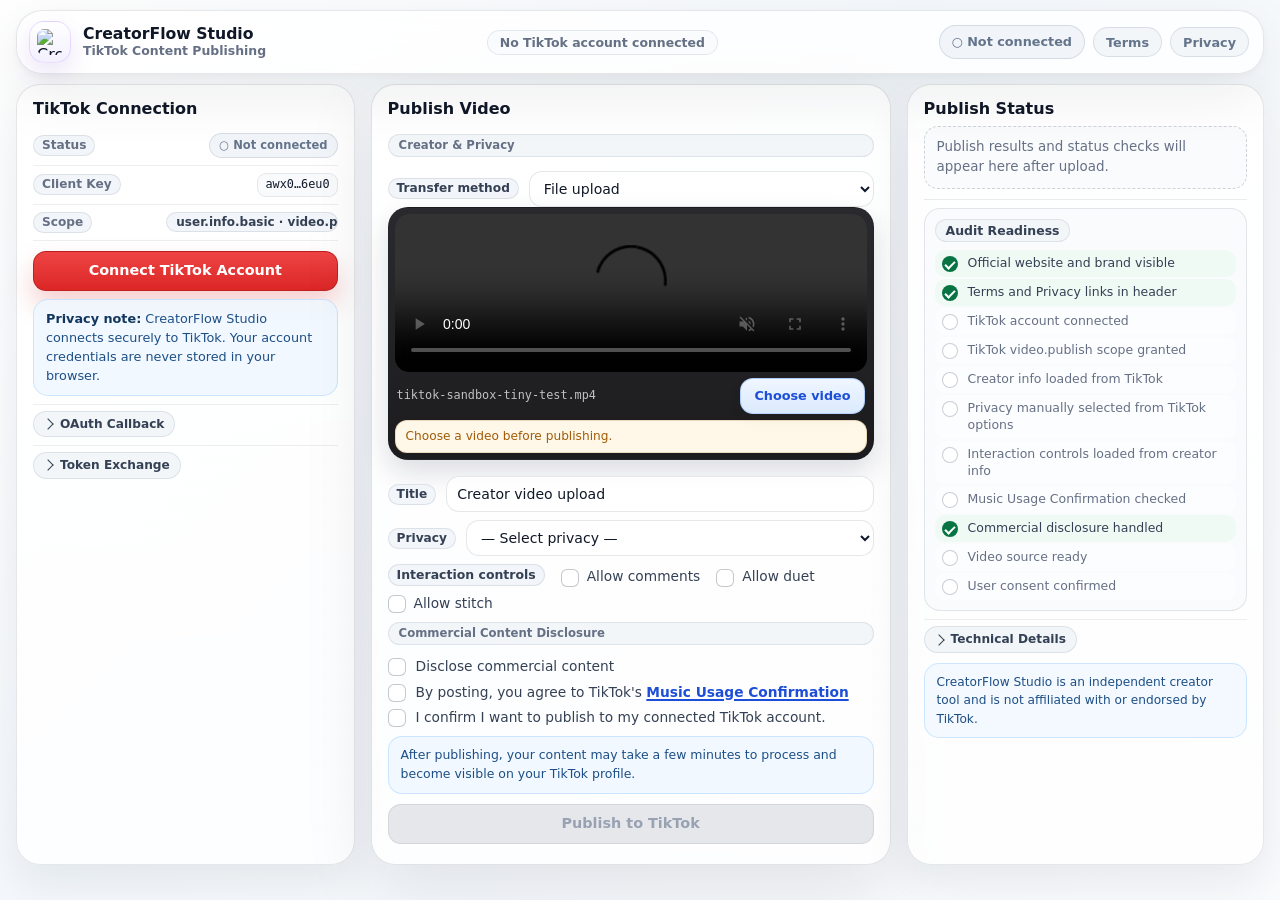
==== commit f7e4a4c7: "deploy: bab33c9bf90ae03f47462b009ca2829a0218e9f5" ====
--- a/index.html
+++ b/index.html
@@ -5,7 +5,7 @@
     <link rel="icon" type="image/svg+xml" href="/favicon.svg" />
     <meta name="viewport" content="width=device-width, initial-scale=1.0" />
     <title>CreatorFlow Studio</title>
-    <script type="module" crossorigin src="/assets/index-3hiwE7TB.js"></script>
+    <script type="module" crossorigin src="/assets/index-BjoMfCVV.js"></script>
     <link rel="stylesheet" crossorigin href="/assets/index-DoJwth0x.css">
   </head>
   <body>
